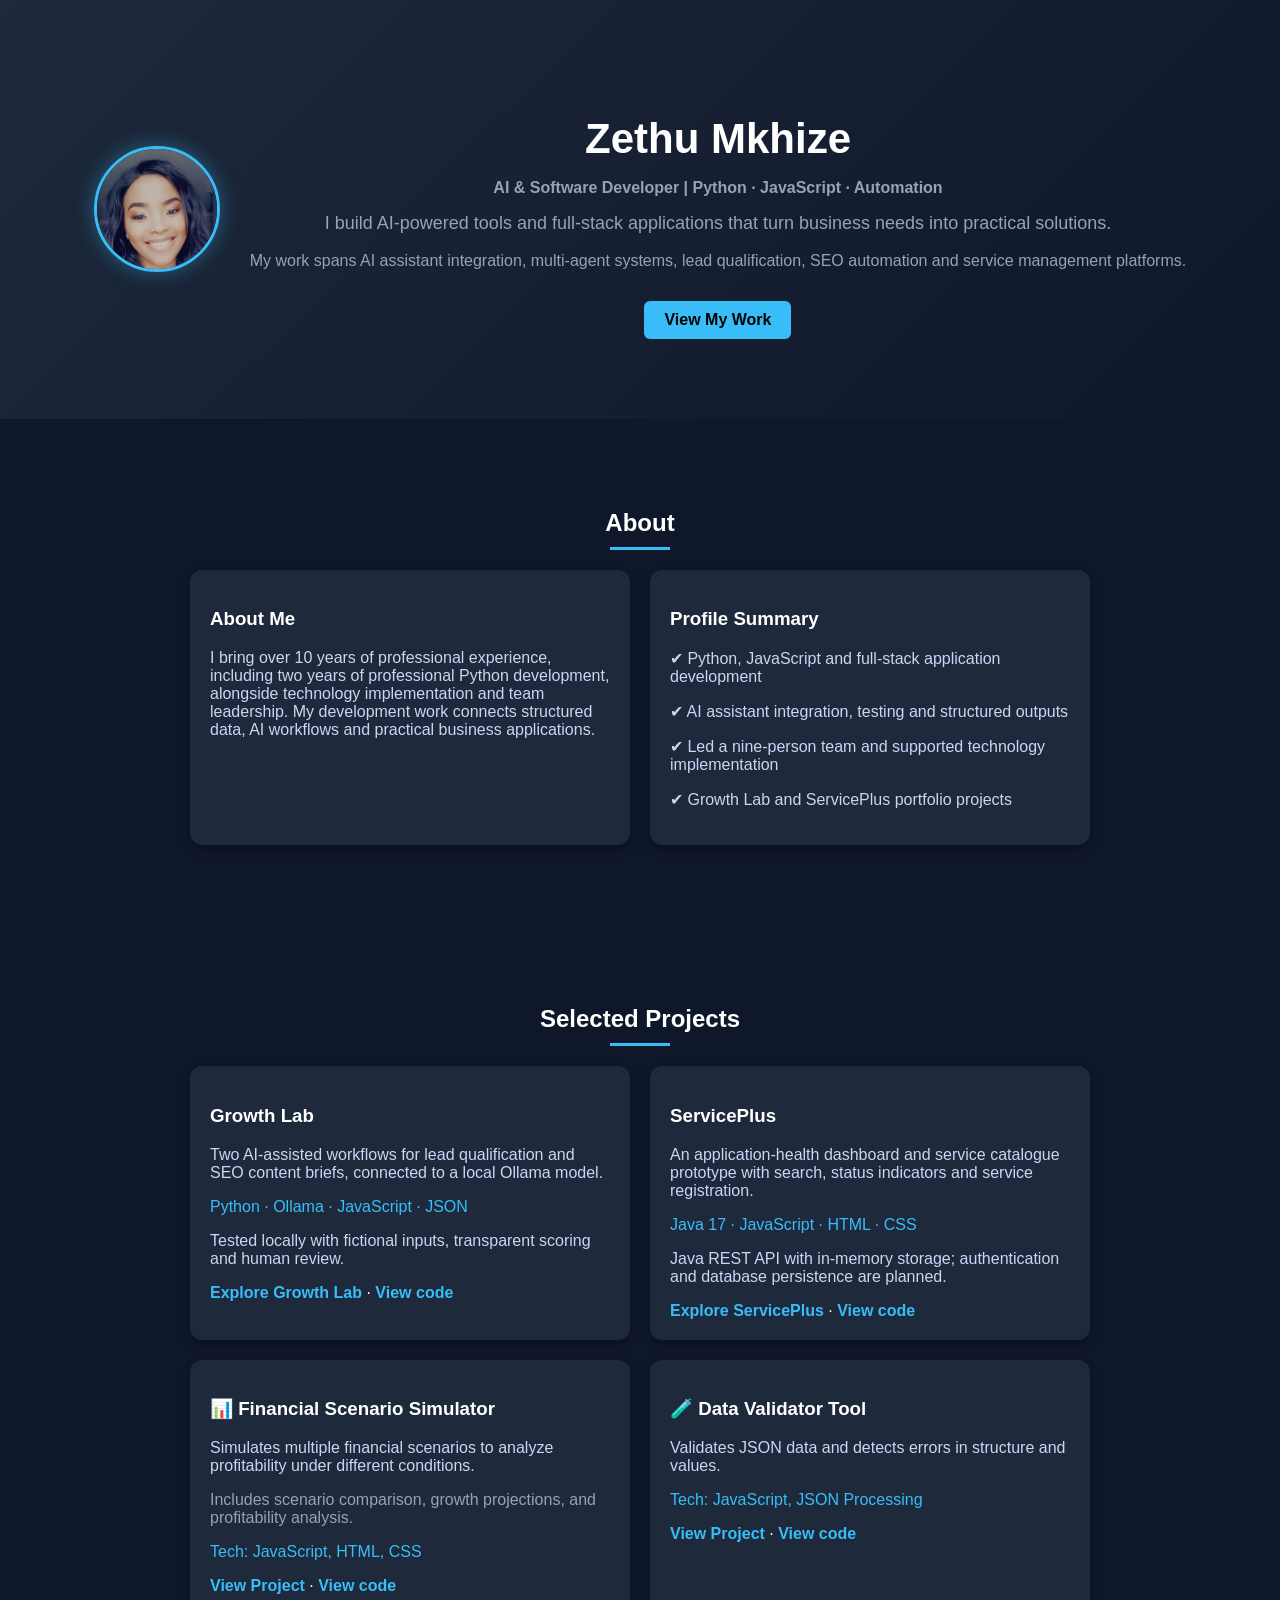
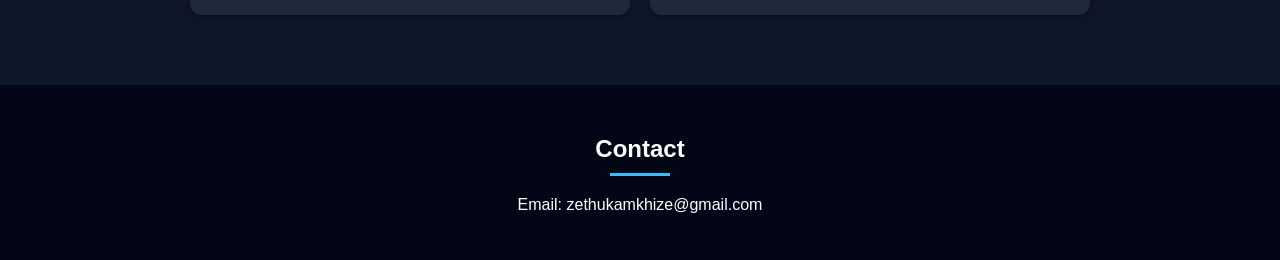
==== index.html @ 684f7b4b "Add source code links for simulator and data validator" ====
<!DOCTYPE html>
<html lang="en">
<head>
  <meta charset="UTF-8">
  <title>Zethu Mkhize | AI & Software Developer</title>
  <meta name="viewport" content="width=device-width, initial-scale=1">
  <meta name="description" content="Zethu Mkhize: Python, AI automation and full-stack development. Explore Growth Lab, ServicePlus and selected projects.">
  <link rel="stylesheet" href="style.css">
</head>

<body>

  <!-- HERO -->
  <section class="hero">
    <div class="hero-content">
      
      <img src="images/profile.jpg" alt="Zethu Mkhize" class="profile-img">

      <div>
        <h1>Zethu Mkhize</h1>
        <p class="title">AI &amp; Software Developer | Python · JavaScript · Automation</p>

        <!-- 🔥 NEW HIGHLIGHT STATEMENT -->
        <p style="font-size:18px; margin-top:10px;">
          I build AI-powered tools and full-stack applications that turn business needs into practical solutions.
        </p>

        <p>
          My work spans AI assistant integration, multi-agent systems, lead qualification, SEO automation and service management platforms.
        </p>

        <a href="#projects" class="cta-btn">View My Work</a>
      </div>

    </div>
  </section>

  <!-- ABOUT -->
  <section class="projects">
    <h2>About</h2>

    <div class="grid">

      <div class="project">
        <h3>About Me</h3>
        <p>
          I bring over 10 years of professional experience, including two years of professional Python development, alongside technology implementation and team leadership. My development work connects structured data, AI workflows and practical business applications.
        </p>
      </div>

      <div class="project">
        <h3>Profile Summary</h3>
        <p>✔ Python, JavaScript and full-stack application development</p>
        <p>✔ AI assistant integration, testing and structured outputs</p>
        <p>✔ Led a nine-person team and supported technology implementation</p>
        <p>✔ Growth Lab and ServicePlus portfolio projects</p>
      </div>

    </div>
  </section>

  <!-- PROJECTS -->
  <section class="projects" id="projects">
    <h2>Selected Projects</h2>

    <div class="grid">

      <div class="project"><h3>Growth Lab</h3><p>Two AI-assisted workflows for lead qualification and SEO content briefs, connected to a local Ollama model.</p><p style="color:#38bdf8">Python · Ollama · JavaScript · JSON</p><p>Tested locally with fictional inputs, transparent scoring and human review.</p><a href="growth-lab.html">Explore Growth Lab</a> · <a href="https://github.com/ZethuM13/portfolio/tree/main/projects/growth-lab">View code</a></div>
      <div class="project"><h3>ServicePlus</h3><p>An application-health dashboard and service catalogue prototype with search, status indicators and service registration.</p><p style="color:#38bdf8">Java 17 · JavaScript · HTML · CSS</p><p>Java REST API with in-memory storage; authentication and database persistence are planned.</p><a href="serviceplus.html">Explore ServicePlus</a> · <a href="https://github.com/ZethuM13/portfolio/tree/main/projects/serviceplus">View code</a></div>
      <!-- PROJECT 1 -->
      <div class="project">
        <h3>📊 Financial Scenario Simulator</h3>
        <p>
          Simulates multiple financial scenarios to analyze profitability under different conditions.
        </p>

        <!-- 🔥 DEPTH ADDED -->
        <p style="color:#94a3b8;">
          Includes scenario comparison, growth projections, and profitability analysis.
        </p>

        <!-- 🔥 TECH STACK -->
        <p style="color:#38bdf8;">
          Tech: JavaScript, HTML, CSS
        </p>

        <a href="project1.html">View Project</a> · <a href="https://github.com/ZethuM13/portfolio/blob/main/project1.html">View code</a>
      </div>

      <!-- PROJECT 2 -->
      <div class="project">
        <h3>🧪 Data Validator Tool</h3>
        <p>
          Validates JSON data and detects errors in structure and values.
        </p>

        <!-- 🔥 TECH STACK -->
        <p style="color:#38bdf8;">
          Tech: JavaScript, JSON Processing
        </p>

        <a href="project2.html">View Project</a> · <a href="https://github.com/ZethuM13/portfolio/blob/main/project2.html">View code</a>
      </div>



    </div>
  </section>

  <!-- CONTACT -->
  <section class="contact">
    <h2>Contact</h2>
    <p>Email: zethukamkhize@gmail.com</p>
  </section>

</body>
</html>
---- style.css ----
/* GENERAL */
body {
  font-family: Arial, sans-serif;
  margin: 0;
  background: #0f172a;
  color: white;
}

/* HERO */
.hero {
  background: linear-gradient(135deg, #1e293b, #0f172a);
  padding: 80px 20px;
}

.hero-content {
  display: flex;
  align-items: center;
  justify-content: center;
  gap: 30px;
  flex-wrap: wrap;
  text-align: center;
}

/* PROFILE IMAGE */
.profile-img {
  width: 120px;
  height: 120px;
  border-radius: 50%;
  object-fit: cover;
  border: 3px solid #38bdf8;
  box-shadow: 0 0 20px rgba(56, 189, 248, 0.4);
}

/* HERO TEXT */
.hero h1 {
  font-size: 42px;
  margin-bottom: 10px;
}

.title {
  color: #38bdf8;
  font-weight: bold;
}

.hero p {
  color: #94a3b8;
}

/* CTA BUTTON */
.cta-btn {
  display: inline-block;
  margin-top: 15px;
  padding: 10px 20px;
  background: #38bdf8;
  color: black;
  border-radius: 6px;
  text-decoration: none;
  font-weight: bold;
}

.cta-btn:hover {
  background: #0ea5e9;
}

/* SECTIONS */
.projects {
  padding: 70px 20px;
}

/* HEADINGS */
h2 {
  text-align: center;
  margin-bottom: 20px;
  position: relative;
}

h2::after {
  content: "";
  width: 60px;
  height: 3px;
  background: #38bdf8;
  display: block;
  margin: 10px auto;
}

/* GRID (MAIN UPGRADE 🔥) */
.grid {
  display: grid;
  grid-template-columns: repeat(2, 1fr);
  gap: 20px;
  max-width: 900px;
  margin: auto;
}

/* CARD */
.project {
  background: #1e293b;
  padding: 20px;
  border-radius: 12px;
  box-shadow: 0 4px 10px rgba(0,0,0,0.3);
  transition: 0.2s;
}

.project:hover {
  transform: translateY(-5px);
}

/* TEXT */
.project p {
  color: #cbd5f5;
}

/* LINKS */
.project a {
  color: #38bdf8;
  font-weight: bold;
  text-decoration: none;
}

.project a:hover {
  text-decoration: underline;
}

/* CONTACT */
.contact {
  text-align: center;
  padding: 30px;
  background: #020617;
}

/* MOBILE */
@media (max-width: 768px) {
  .grid {
    grid-template-columns: 1fr;
  }

  .hero h1 {
    font-size: 30px;
  }
}
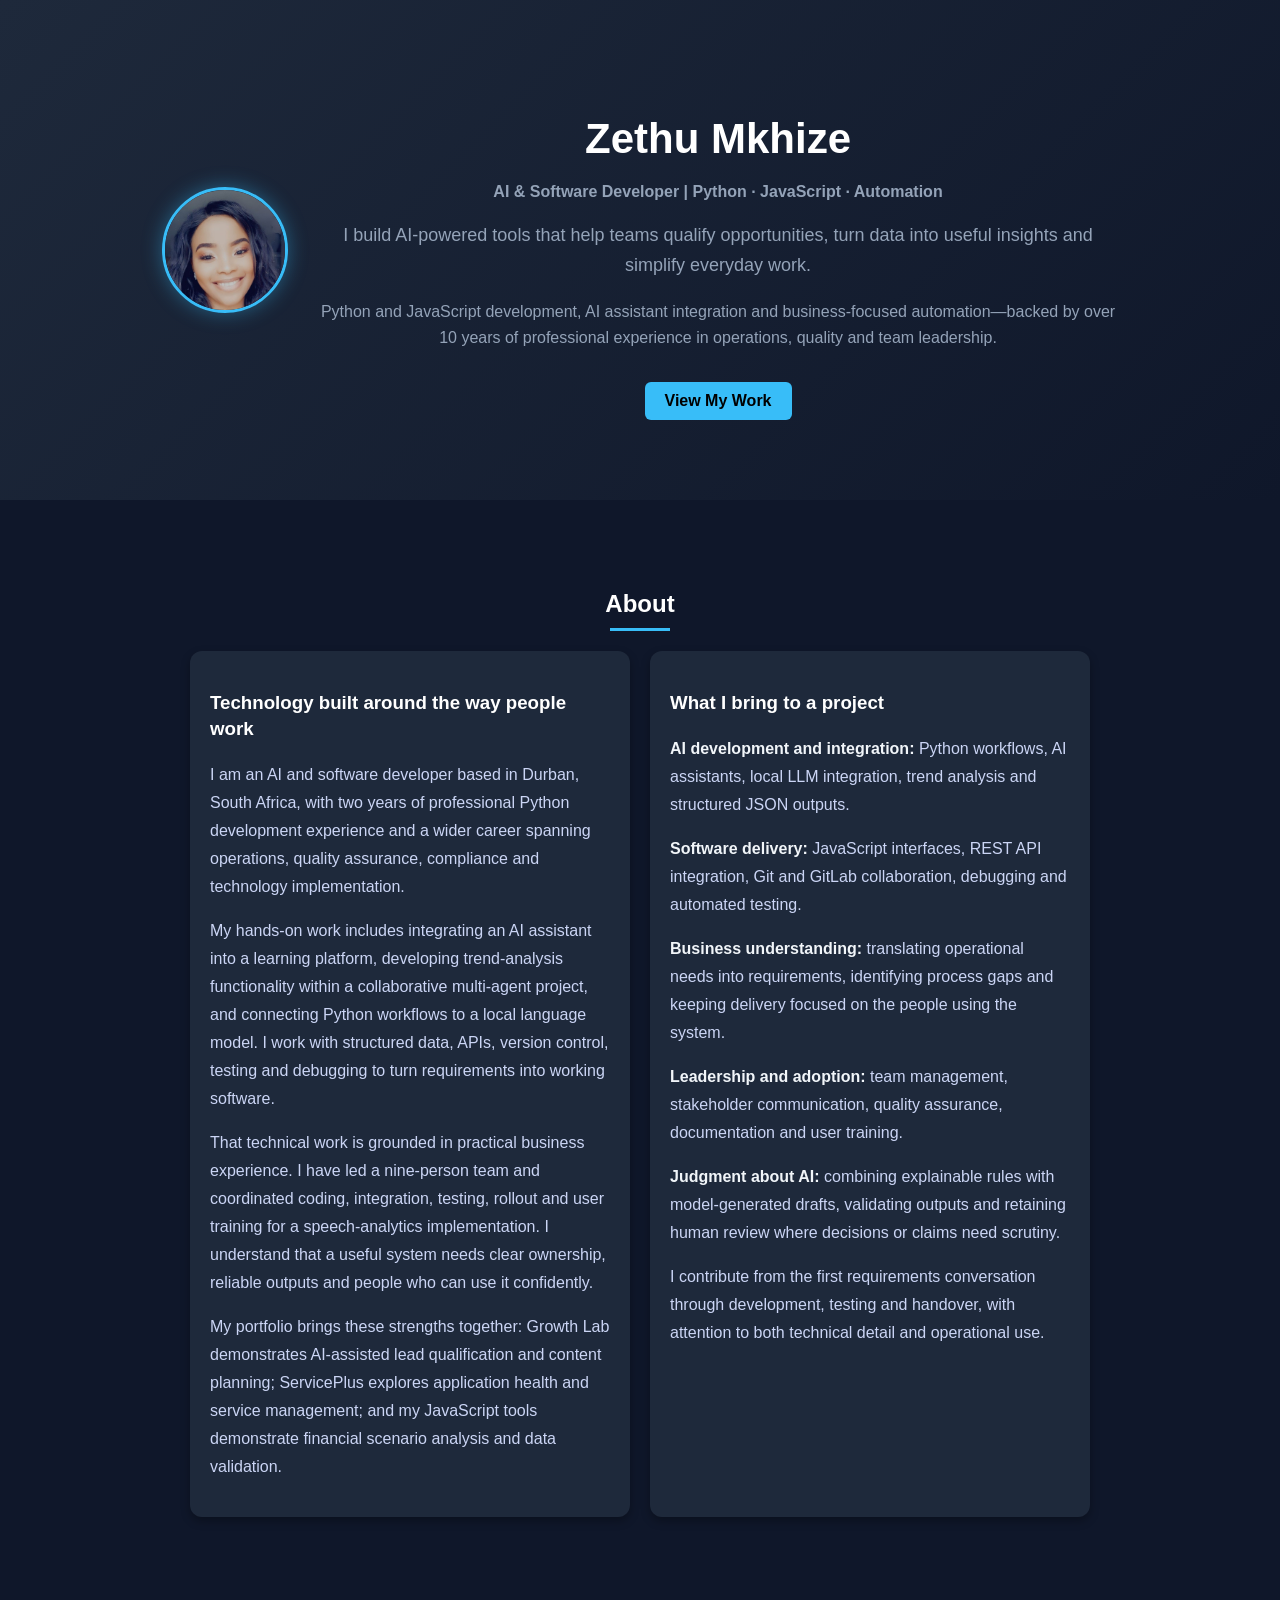
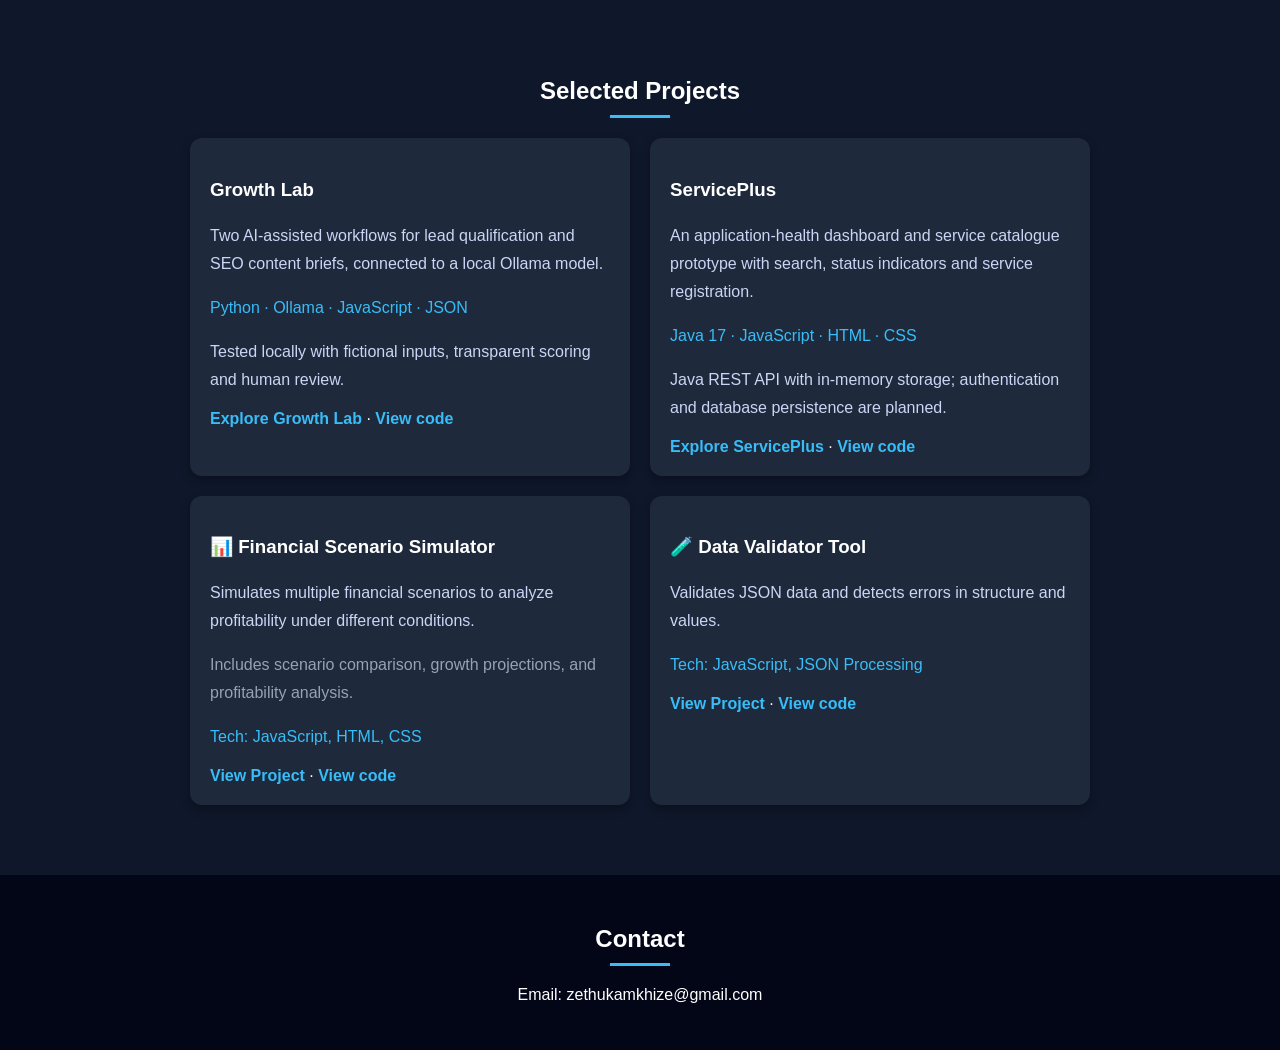
==== commit 13331f22: "Expand portfolio profile with AI development, delivery experience and leadership" ====
--- a/index.html
+++ b/index.html
@@ -6,6 +6,7 @@
   <meta name="viewport" content="width=device-width, initial-scale=1">
   <meta name="description" content="Zethu Mkhize: Python, AI automation and full-stack development. Explore Growth Lab, ServicePlus and selected projects.">
   <link rel="stylesheet" href="style.css">
+  <style>.hero-content > div{max-width:800px}.hero p{line-height:1.65}.project p{line-height:1.75}.project h3{line-height:1.4}.project strong{color:#f1f5f9}</style>
 </head>
 
 <body>
@@ -22,11 +23,11 @@
 
         <!-- 🔥 NEW HIGHLIGHT STATEMENT -->
         <p style="font-size:18px; margin-top:10px;">
-          I build AI-powered tools and full-stack applications that turn business needs into practical solutions.
+          I build AI-powered tools that help teams qualify opportunities, turn data into useful insights and simplify everyday work.
         </p>
 
         <p>
-          My work spans AI assistant integration, multi-agent systems, lead qualification, SEO automation and service management platforms.
+          Python and JavaScript development, AI assistant integration and business-focused automation—backed by over 10 years of professional experience in operations, quality and team leadership.
         </p>
 
         <a href="#projects" class="cta-btn">View My Work</a>
@@ -42,18 +43,21 @@
     <div class="grid">
 
       <div class="project">
-        <h3>About Me</h3>
-        <p>
-          I bring over 10 years of professional experience, including two years of professional Python development, alongside technology implementation and team leadership. My development work connects structured data, AI workflows and practical business applications.
-        </p>
+        <h3>Technology built around the way people work</h3>
+        <p>I am an AI and software developer based in Durban, South Africa, with two years of professional Python development experience and a wider career spanning operations, quality assurance, compliance and technology implementation.</p>
+        <p>My hands-on work includes integrating an AI assistant into a learning platform, developing trend-analysis functionality within a collaborative multi-agent project, and connecting Python workflows to a local language model. I work with structured data, APIs, version control, testing and debugging to turn requirements into working software.</p>
+        <p>That technical work is grounded in practical business experience. I have led a nine-person team and coordinated coding, integration, testing, rollout and user training for a speech-analytics implementation. I understand that a useful system needs clear ownership, reliable outputs and people who can use it confidently.</p>
+        <p>My portfolio brings these strengths together: Growth Lab demonstrates AI-assisted lead qualification and content planning; ServicePlus explores application health and service management; and my JavaScript tools demonstrate financial scenario analysis and data validation.</p>
       </div>
 
       <div class="project">
-        <h3>Profile Summary</h3>
-        <p>✔ Python, JavaScript and full-stack application development</p>
-        <p>✔ AI assistant integration, testing and structured outputs</p>
-        <p>✔ Led a nine-person team and supported technology implementation</p>
-        <p>✔ Growth Lab and ServicePlus portfolio projects</p>
+        <h3>What I bring to a project</h3>
+        <p><strong>AI development and integration:</strong> Python workflows, AI assistants, local LLM integration, trend analysis and structured JSON outputs.</p>
+        <p><strong>Software delivery:</strong> JavaScript interfaces, REST API integration, Git and GitLab collaboration, debugging and automated testing.</p>
+        <p><strong>Business understanding:</strong> translating operational needs into requirements, identifying process gaps and keeping delivery focused on the people using the system.</p>
+        <p><strong>Leadership and adoption:</strong> team management, stakeholder communication, quality assurance, documentation and user training.</p>
+        <p><strong>Judgment about AI:</strong> combining explainable rules with model-generated drafts, validating outputs and retaining human review where decisions or claims need scrutiny.</p>
+        <p>I contribute from the first requirements conversation through development, testing and handover, with attention to both technical detail and operational use.</p>
       </div>
 
     </div>
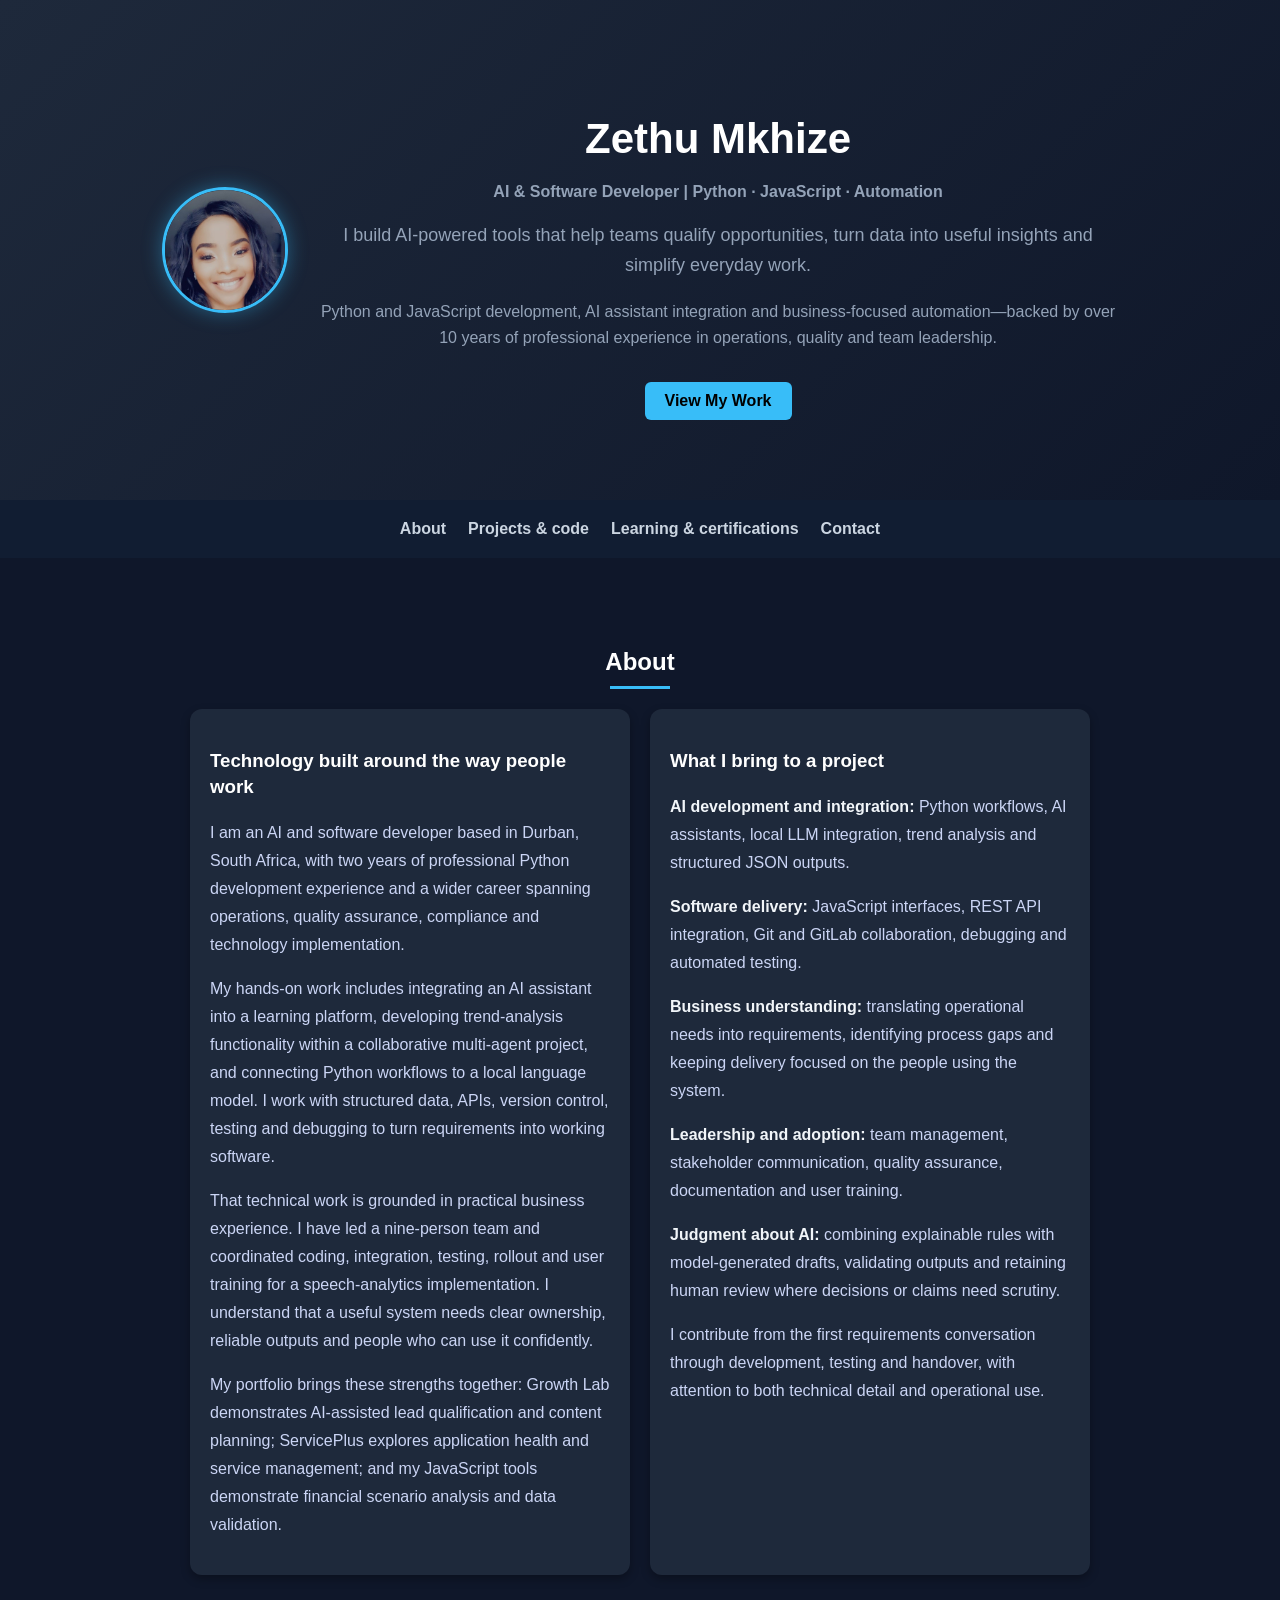
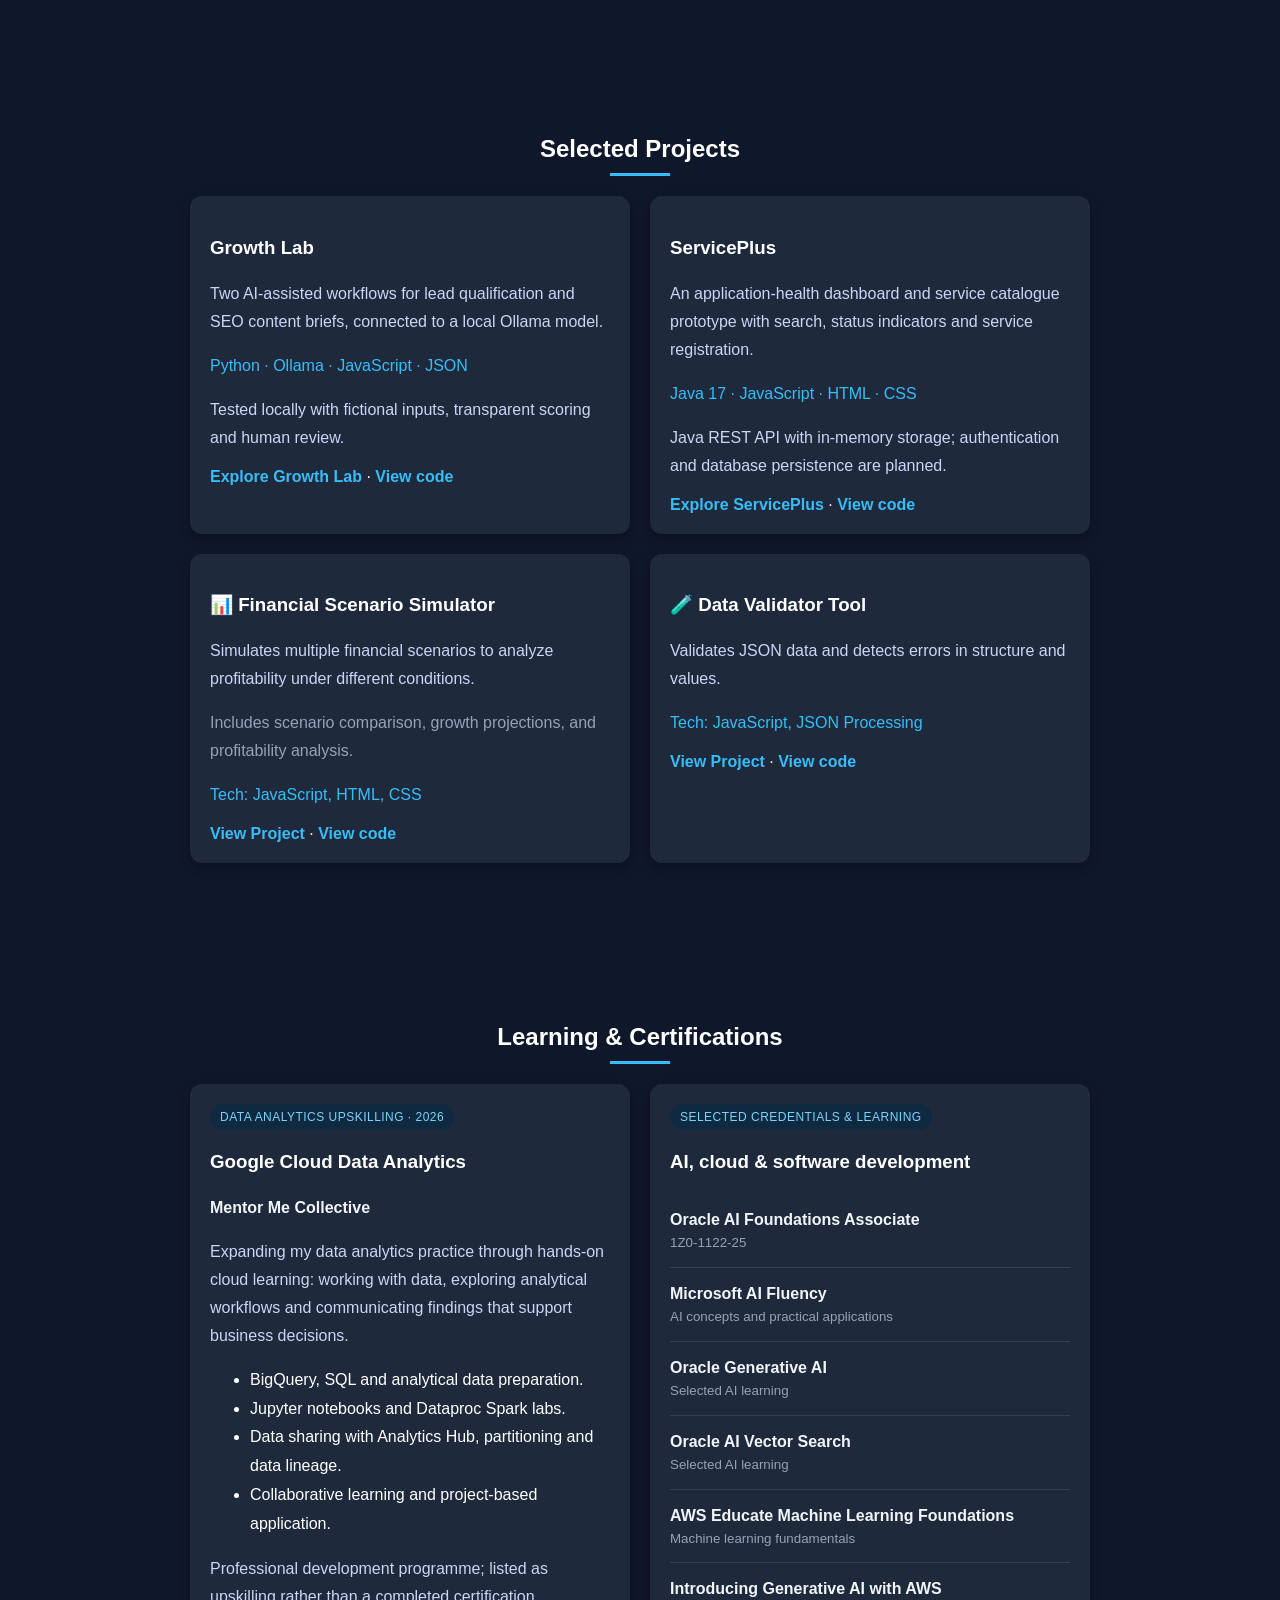
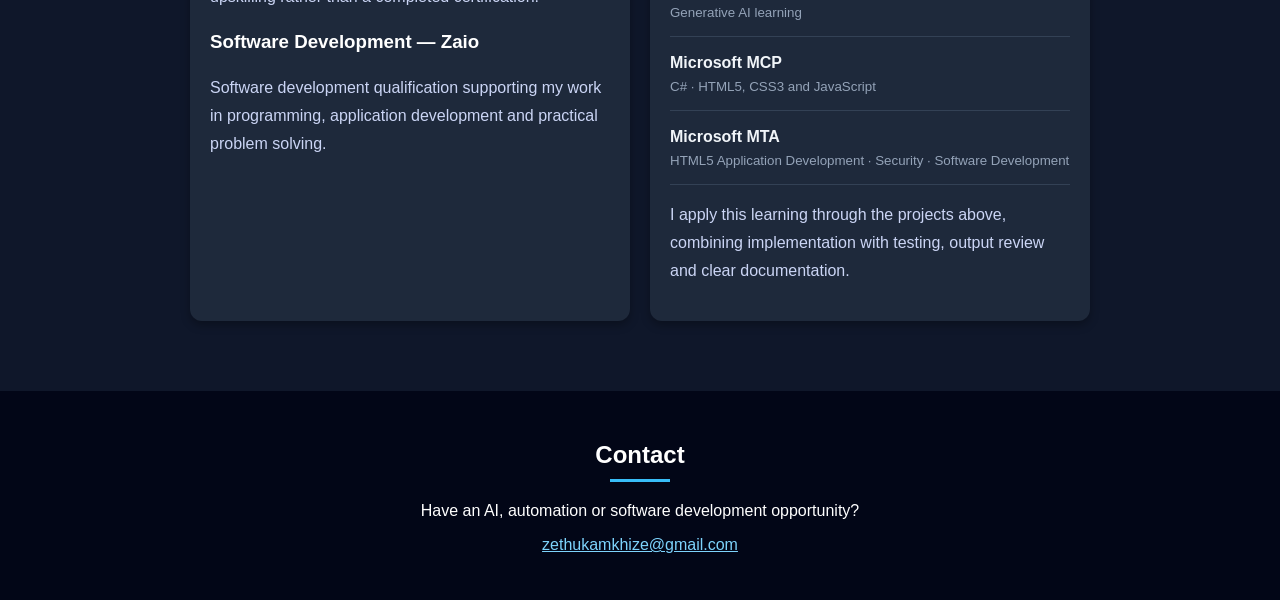
==== commit 5e6f924e: "Add data analytics upskilling, selected credentials and portfolio navigation" ====
--- a/index.html
+++ b/index.html
@@ -6,7 +6,7 @@
   <meta name="viewport" content="width=device-width, initial-scale=1">
   <meta name="description" content="Zethu Mkhize: Python, AI automation and full-stack development. Explore Growth Lab, ServicePlus and selected projects.">
   <link rel="stylesheet" href="style.css">
-  <style>.hero-content > div{max-width:800px}.hero p{line-height:1.65}.project p{line-height:1.75}.project h3{line-height:1.4}.project strong{color:#f1f5f9}</style>
+  <style>.hero-content > div{max-width:800px}.hero p{line-height:1.65}.project p{line-height:1.75}.project h3{line-height:1.4}.project strong{color:#f1f5f9}.section-nav{display:flex;justify-content:center;gap:22px;flex-wrap:wrap;padding:20px;background:#111d32}.section-nav a{color:#cbd5e1;text-decoration:none;font-weight:600}.section-nav a:hover{color:#38bdf8}.learning-tag{display:inline-block;color:#7dd3fc;background:#0f2940;padding:6px 10px;border-radius:20px;font-size:12px;letter-spacing:.04em}.credentials{list-style:none;padding:0}.credentials li{padding:13px 0;border-bottom:1px solid #334155;line-height:1.6}.credentials small{display:block;color:#94a3b8}.project ul{line-height:1.8}.contact a{color:#7dd3fc}</style>
 </head>
 
 <body>
@@ -36,8 +36,9 @@
     </div>
   </section>
 
+  <nav class="section-nav" aria-label="Portfolio sections"><a href="#about">About</a><a href="#projects">Projects &amp; code</a><a href="#learning">Learning &amp; certifications</a><a href="#contact">Contact</a></nav>
   <!-- ABOUT -->
-  <section class="projects">
+  <section class="projects" id="about">
     <h2>About</h2>
 
     <div class="grid">
@@ -111,10 +112,41 @@
     </div>
   </section>
 
+  <section class="projects" id="learning">
+    <h2>Learning &amp; Certifications</h2>
+    <div class="grid">
+      <div class="project">
+        <span class="learning-tag">DATA ANALYTICS UPSKILLING · 2026</span>
+        <h3>Google Cloud Data Analytics</h3>
+        <p><strong>Mentor Me Collective</strong></p>
+        <p>Expanding my data analytics practice through hands-on cloud learning: working with data, exploring analytical workflows and communicating findings that support business decisions.</p>
+        <ul><li>BigQuery, SQL and analytical data preparation.</li><li>Jupyter notebooks and Dataproc Spark labs.</li><li>Data sharing with Analytics Hub, partitioning and data lineage.</li><li>Collaborative learning and project-based application.</li></ul>
+        <p>Professional development programme; listed as upskilling rather than a completed certification.</p>
+        <h3>Software Development — Zaio</h3>
+        <p>Software development qualification supporting my work in programming, application development and practical problem solving.</p>
+      </div>
+      <div class="project">
+        <span class="learning-tag">SELECTED CREDENTIALS &amp; LEARNING</span>
+        <h3>AI, cloud &amp; software development</h3>
+        <ul class="credentials">
+          <li><strong>Oracle AI Foundations Associate</strong><small>1Z0-1122-25</small></li>
+          <li><strong>Microsoft AI Fluency</strong><small>AI concepts and practical applications</small></li>
+          <li><strong>Oracle Generative AI</strong><small>Selected AI learning</small></li>
+          <li><strong>Oracle AI Vector Search</strong><small>Selected AI learning</small></li>
+          <li><strong>AWS Educate Machine Learning Foundations</strong><small>Machine learning fundamentals</small></li>
+          <li><strong>Introducing Generative AI with AWS</strong><small>Generative AI learning</small></li>
+          <li><strong>Microsoft MCP</strong><small>C# · HTML5, CSS3 and JavaScript</small></li>
+          <li><strong>Microsoft MTA</strong><small>HTML5 Application Development · Security · Software Development</small></li>
+        </ul>
+        <p>I apply this learning through the projects above, combining implementation with testing, output review and clear documentation.</p>
+      </div>
+    </div>
+  </section>
+
   <!-- CONTACT -->
-  <section class="contact">
+  <section class="contact" id="contact">
     <h2>Contact</h2>
-    <p>Email: zethukamkhize@gmail.com</p>
+    <p>Have an AI, automation or software development opportunity?</p><p><a href="mailto:zethukamkhize@gmail.com">zethukamkhize@gmail.com</a></p>
   </section>
 
 </body>
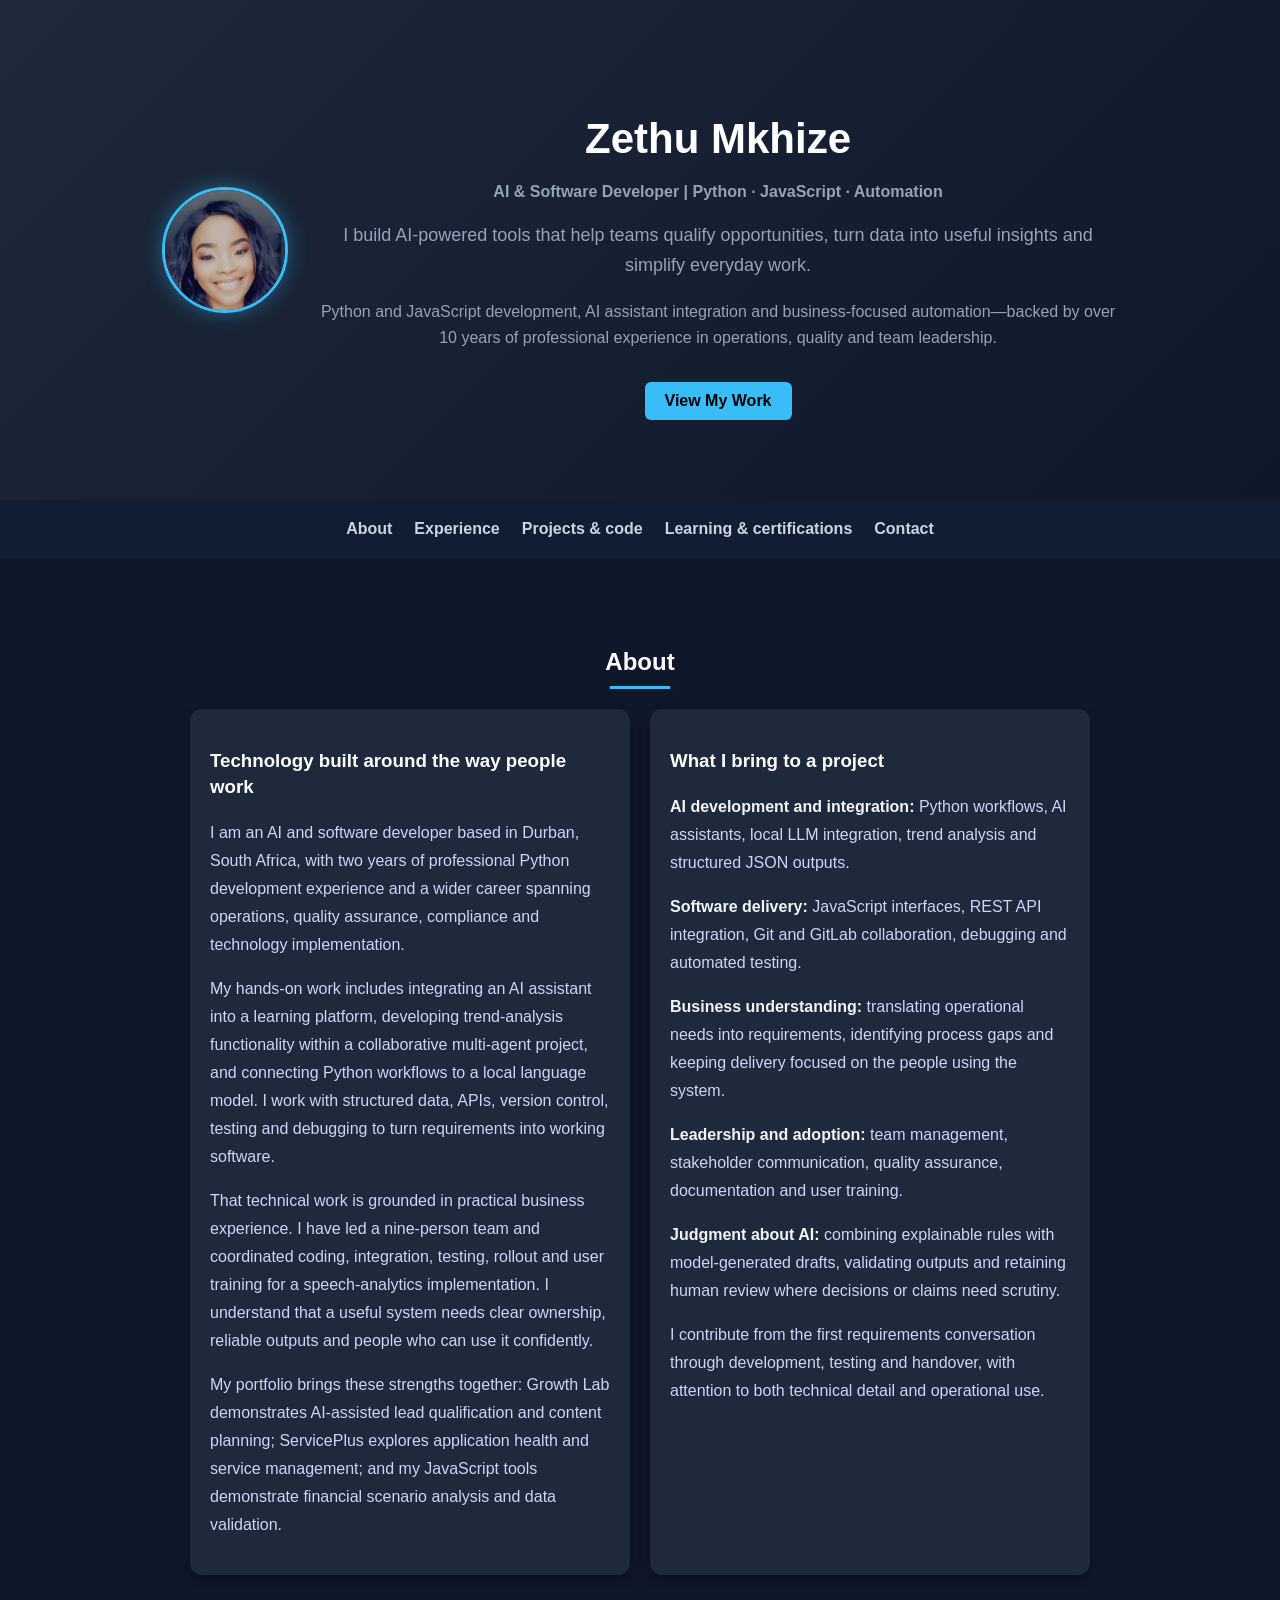
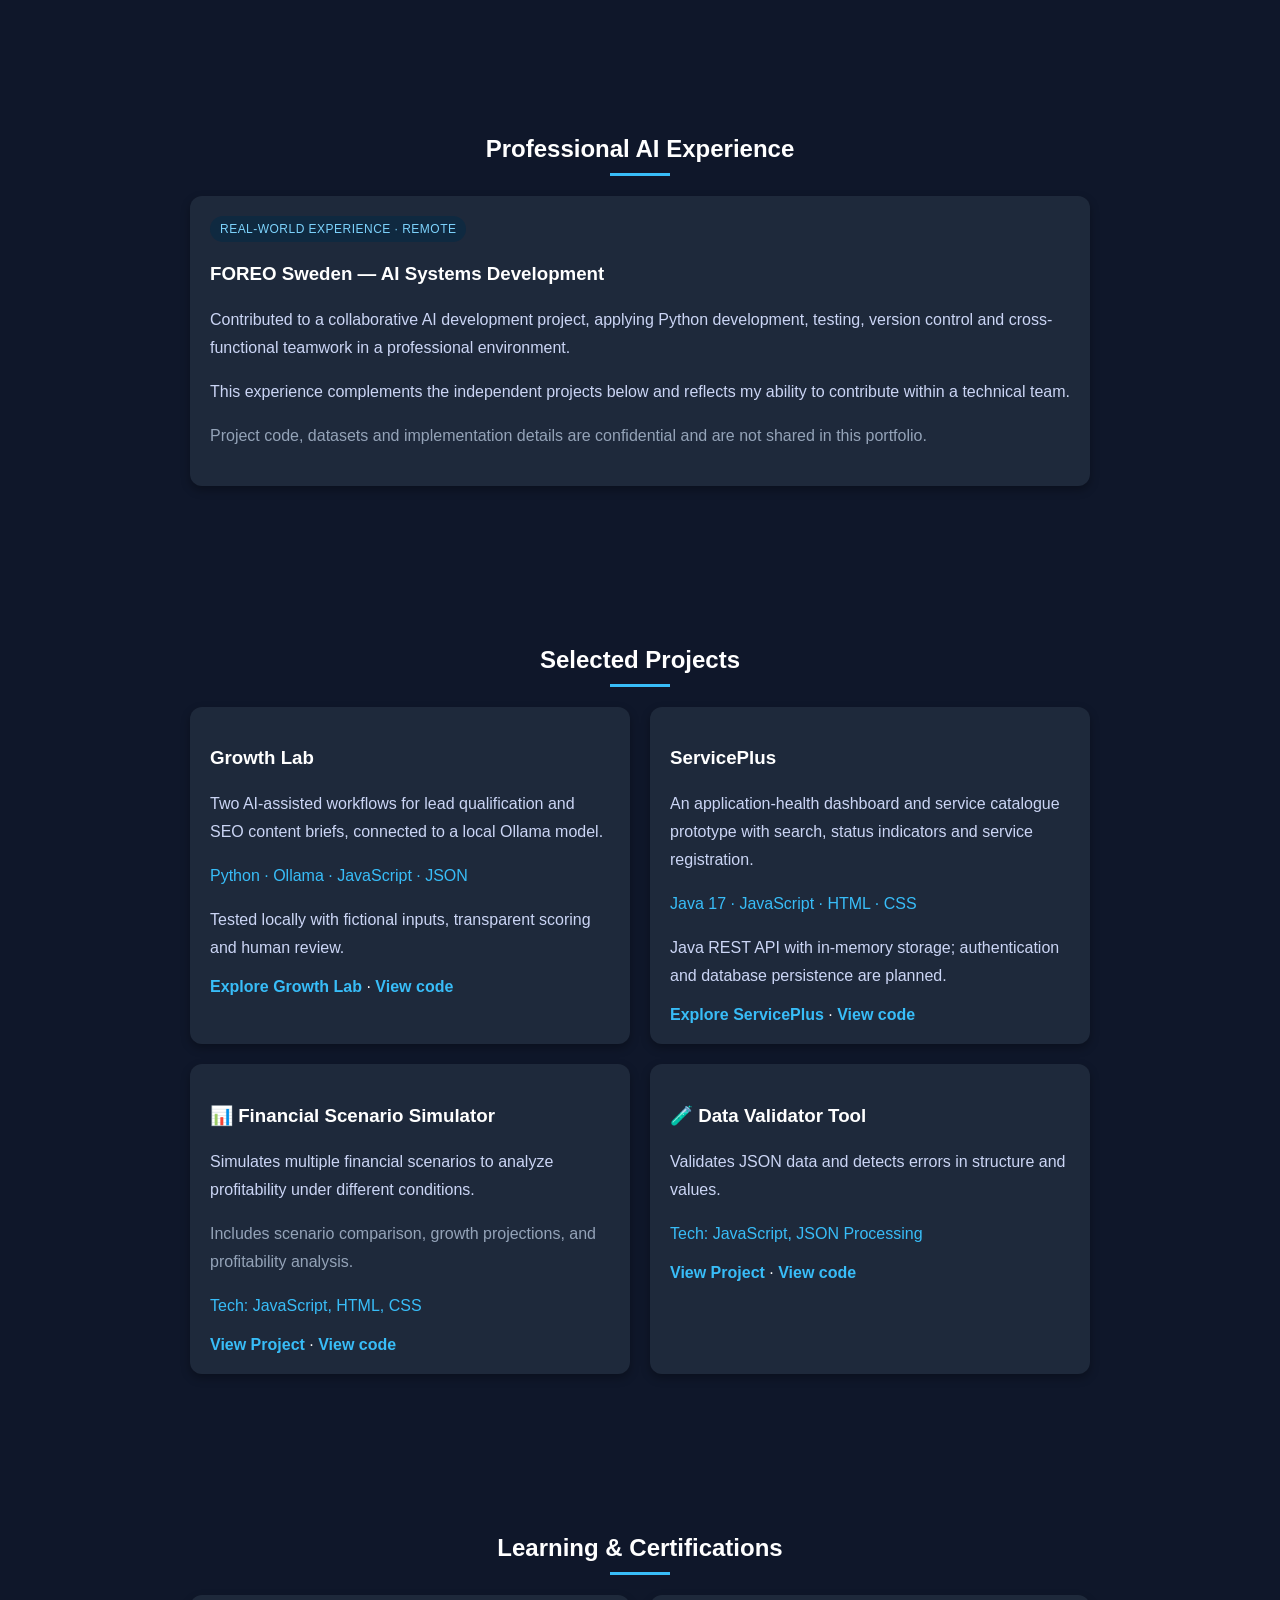
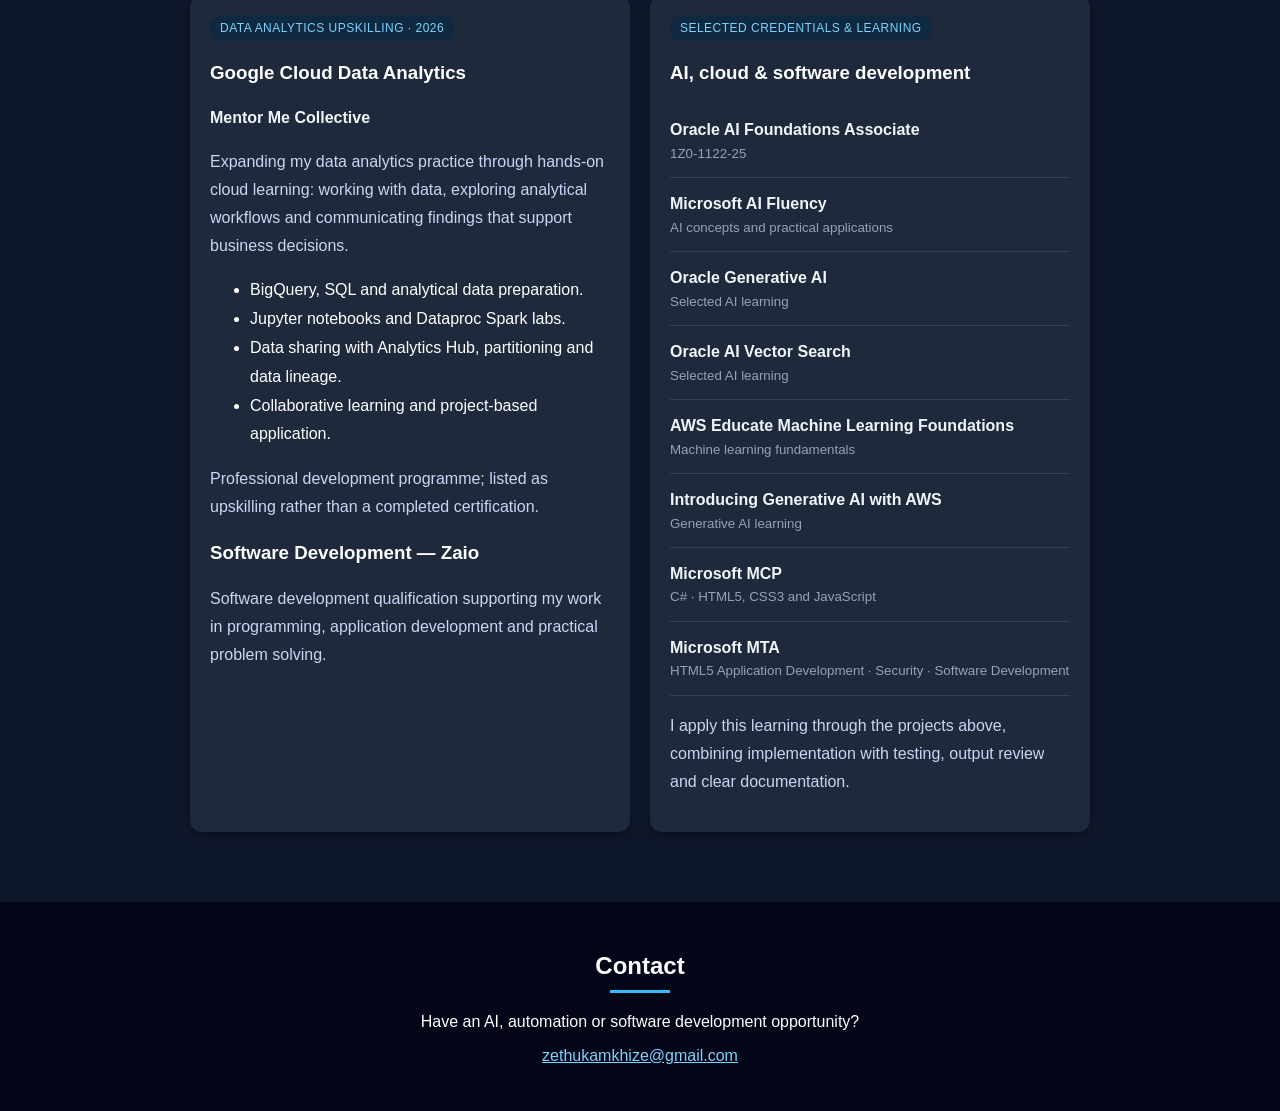
==== commit f044887c: "Add authorised high-level FOREO professional experience without confidential details" ====
--- a/index.html
+++ b/index.html
@@ -36,7 +36,7 @@
     </div>
   </section>
 
-  <nav class="section-nav" aria-label="Portfolio sections"><a href="#about">About</a><a href="#projects">Projects &amp; code</a><a href="#learning">Learning &amp; certifications</a><a href="#contact">Contact</a></nav>
+  <nav class="section-nav" aria-label="Portfolio sections"><a href="#about">About</a><a href="#experience">Experience</a><a href="#projects">Projects &amp; code</a><a href="#learning">Learning &amp; certifications</a><a href="#contact">Contact</a></nav>
   <!-- ABOUT -->
   <section class="projects" id="about">
     <h2>About</h2>
@@ -64,6 +64,16 @@
     </div>
   </section>
 
+  <section class="projects" id="experience">
+    <h2>Professional AI Experience</h2>
+    <div class="project" style="max-width:860px;margin:auto">
+      <span class="learning-tag">REAL-WORLD EXPERIENCE · REMOTE</span>
+      <h3>FOREO Sweden — AI Systems Development</h3>
+      <p>Contributed to a collaborative AI development project, applying Python development, testing, version control and cross-functional teamwork in a professional environment.</p>
+      <p>This experience complements the independent projects below and reflects my ability to contribute within a technical team.</p>
+      <p style="color:#94a3b8">Project code, datasets and implementation details are confidential and are not shared in this portfolio.</p>
+    </div>
+  </section>
   <!-- PROJECTS -->
   <section class="projects" id="projects">
     <h2>Selected Projects</h2>
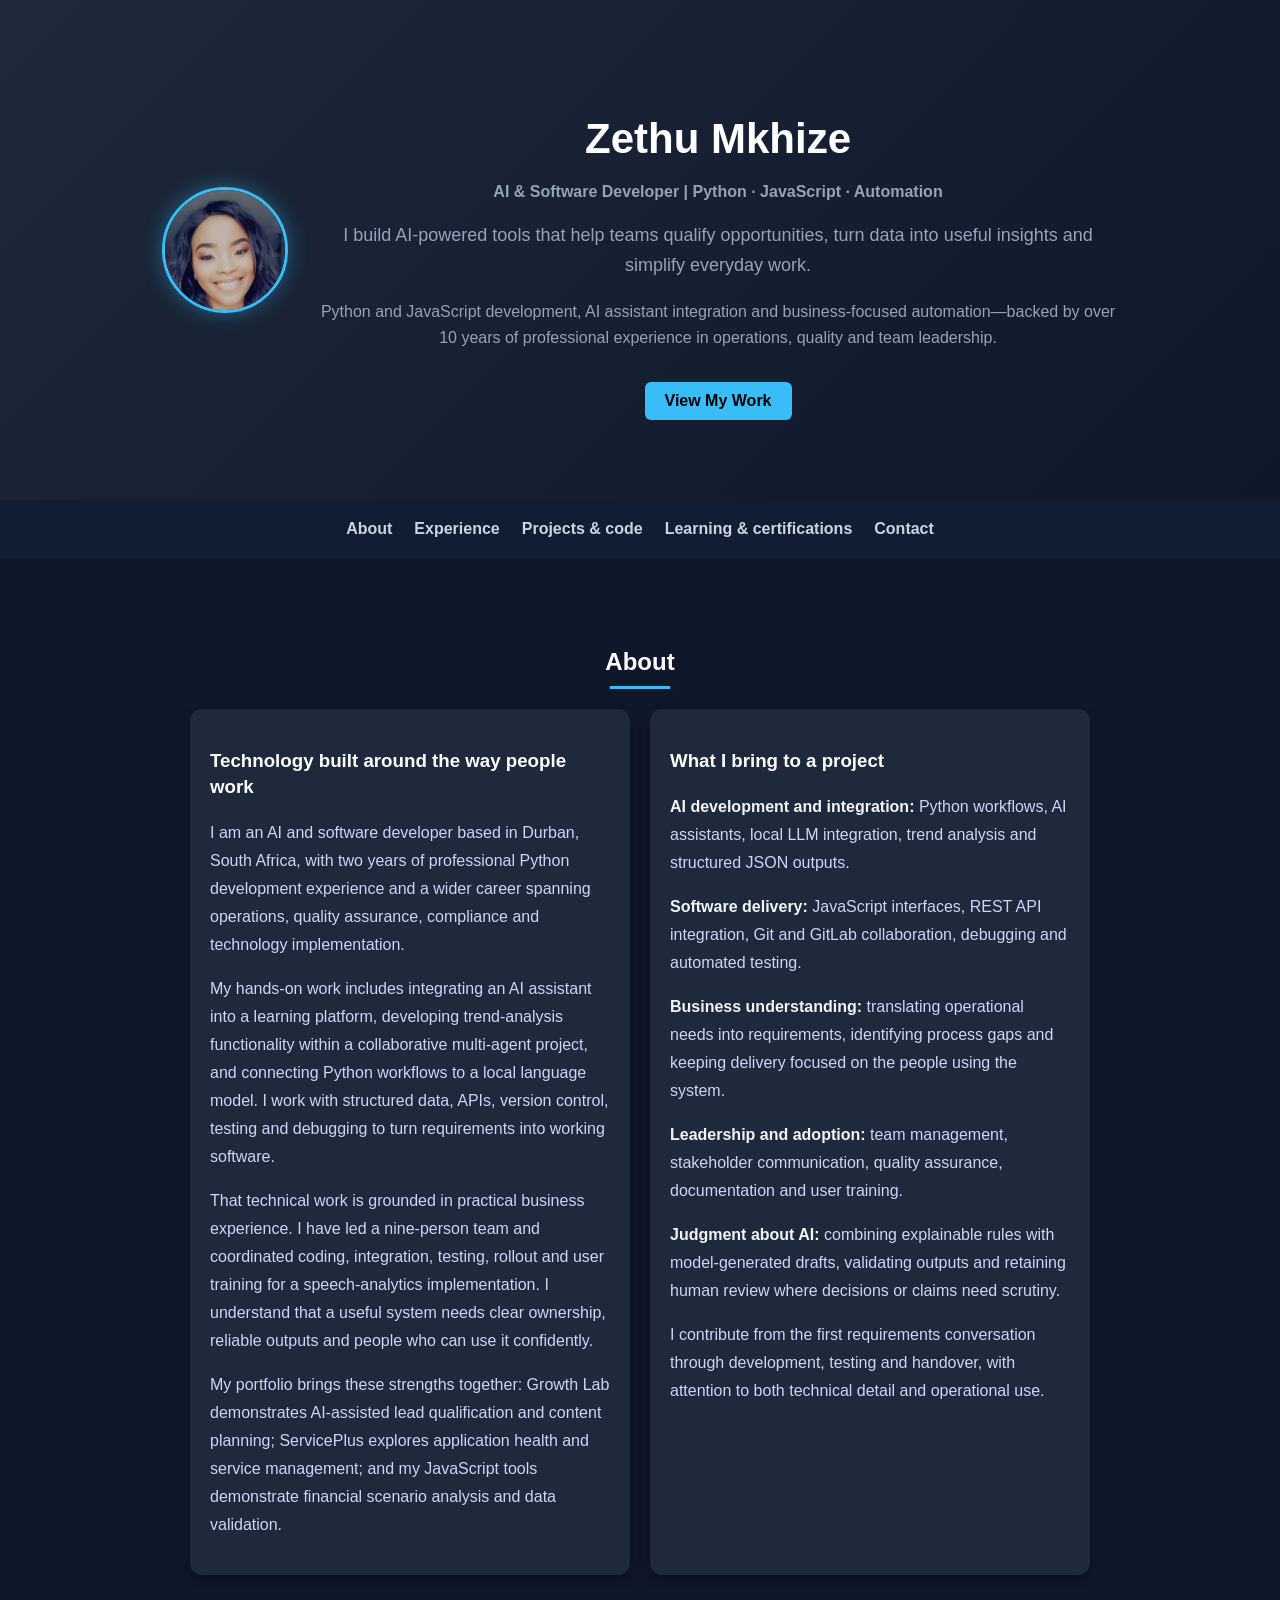
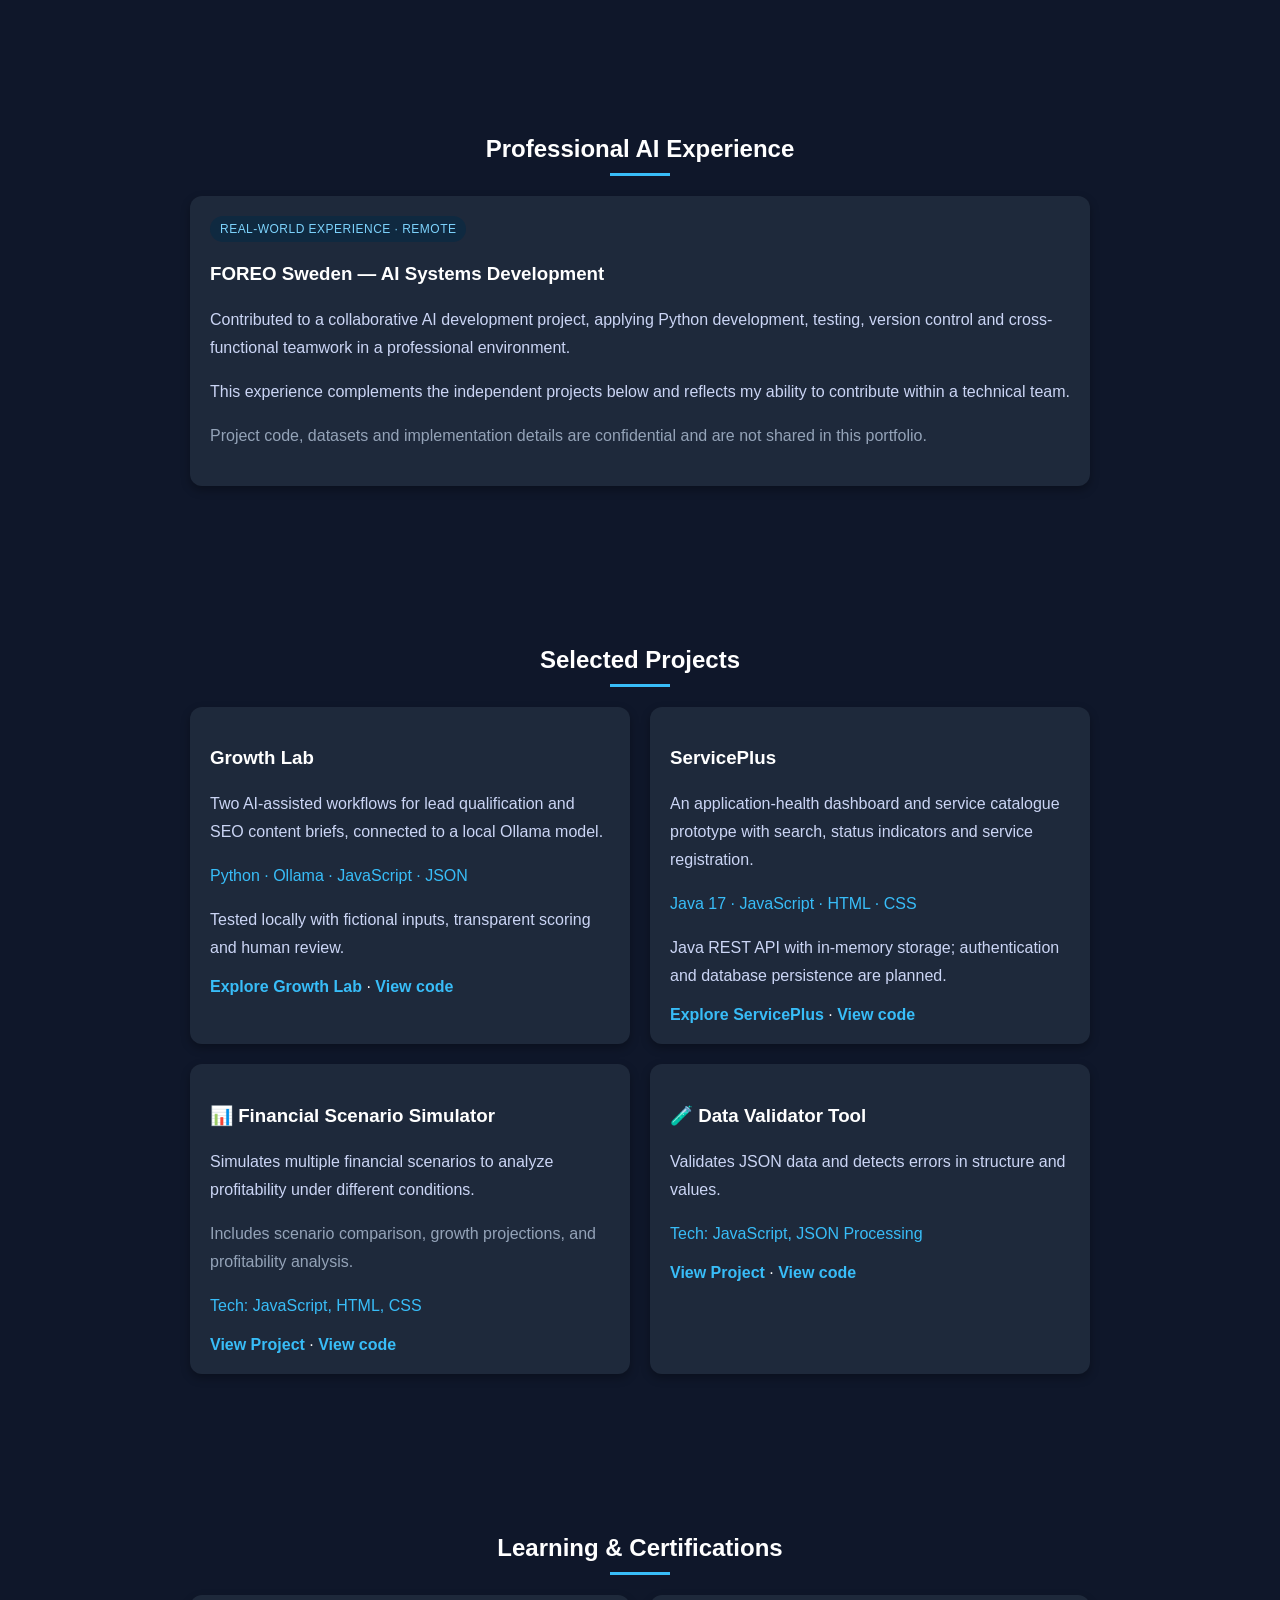
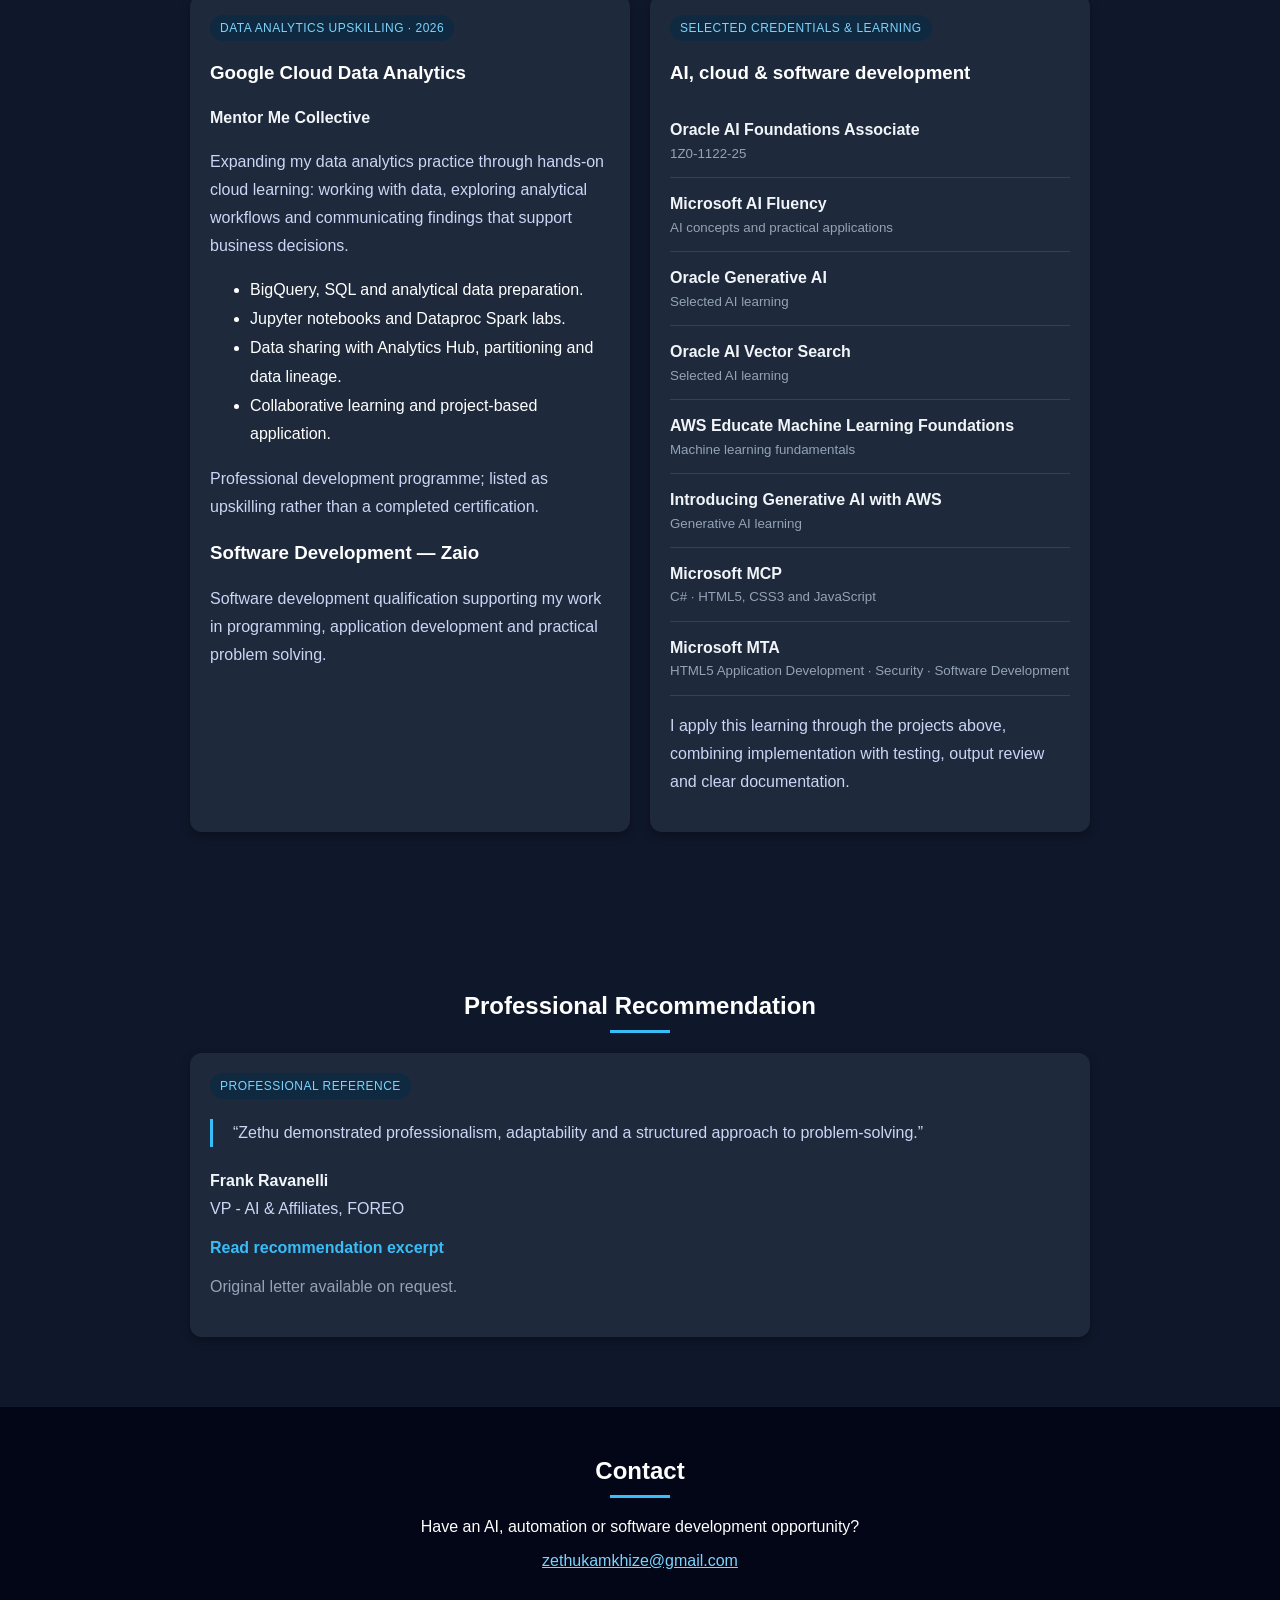
==== commit bc2912b0: "Feature Frank Ravanelli recommendation on portfolio" ====
--- a/index.html
+++ b/index.html
@@ -153,6 +153,7 @@
     </div>
   </section>
 
+  <section class="projects" id="recommendation"><h2>Professional Recommendation</h2><div class="project" style="max-width:860px;margin:auto"><span class="learning-tag">PROFESSIONAL REFERENCE</span><blockquote style="margin:20px 0;padding-left:20px;border-left:3px solid #38bdf8"><p>“Zethu demonstrated professionalism, adaptability and a structured approach to problem-solving.”</p></blockquote><p><strong>Frank Ravanelli</strong><br>VP - AI &amp; Affiliates, FOREO</p><a href="recommendation.html">Read recommendation excerpt</a><p style="color:#94a3b8">Original letter available on request.</p></div></section>
   <!-- CONTACT -->
   <section class="contact" id="contact">
     <h2>Contact</h2>
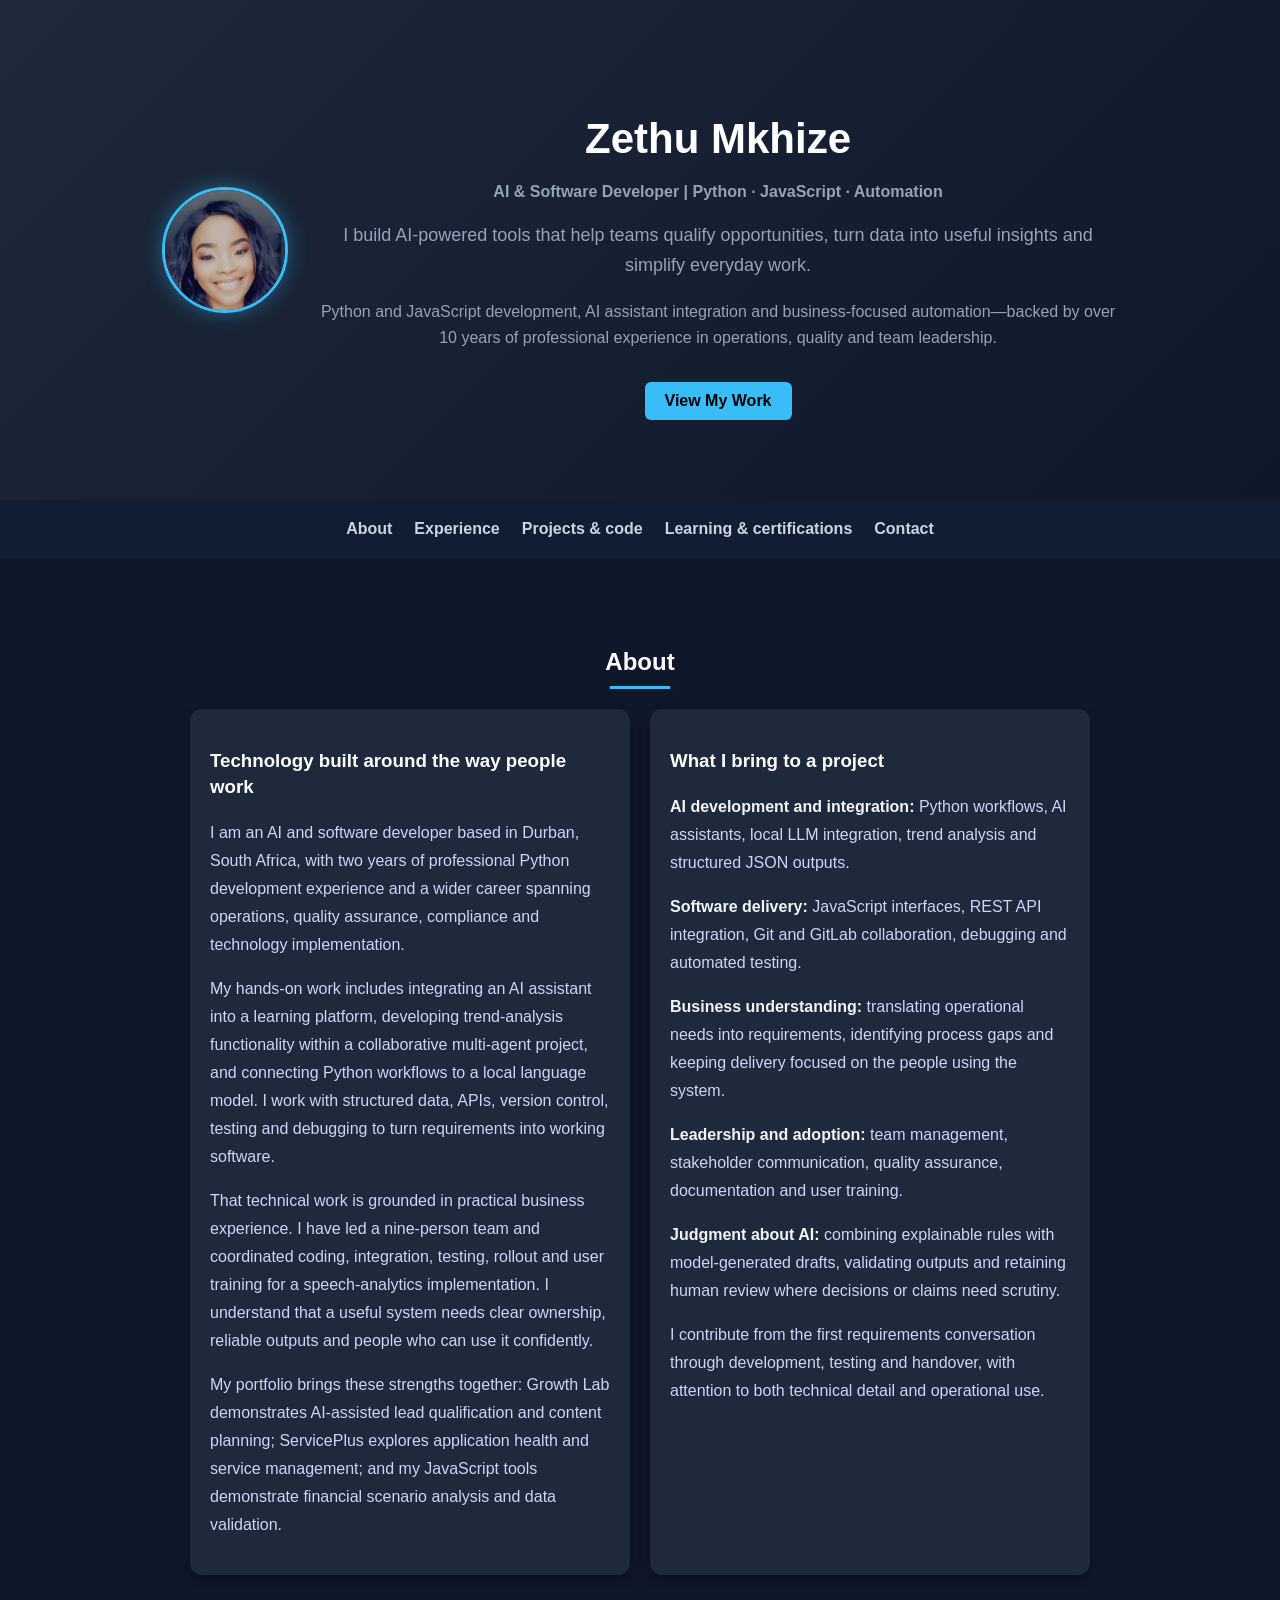
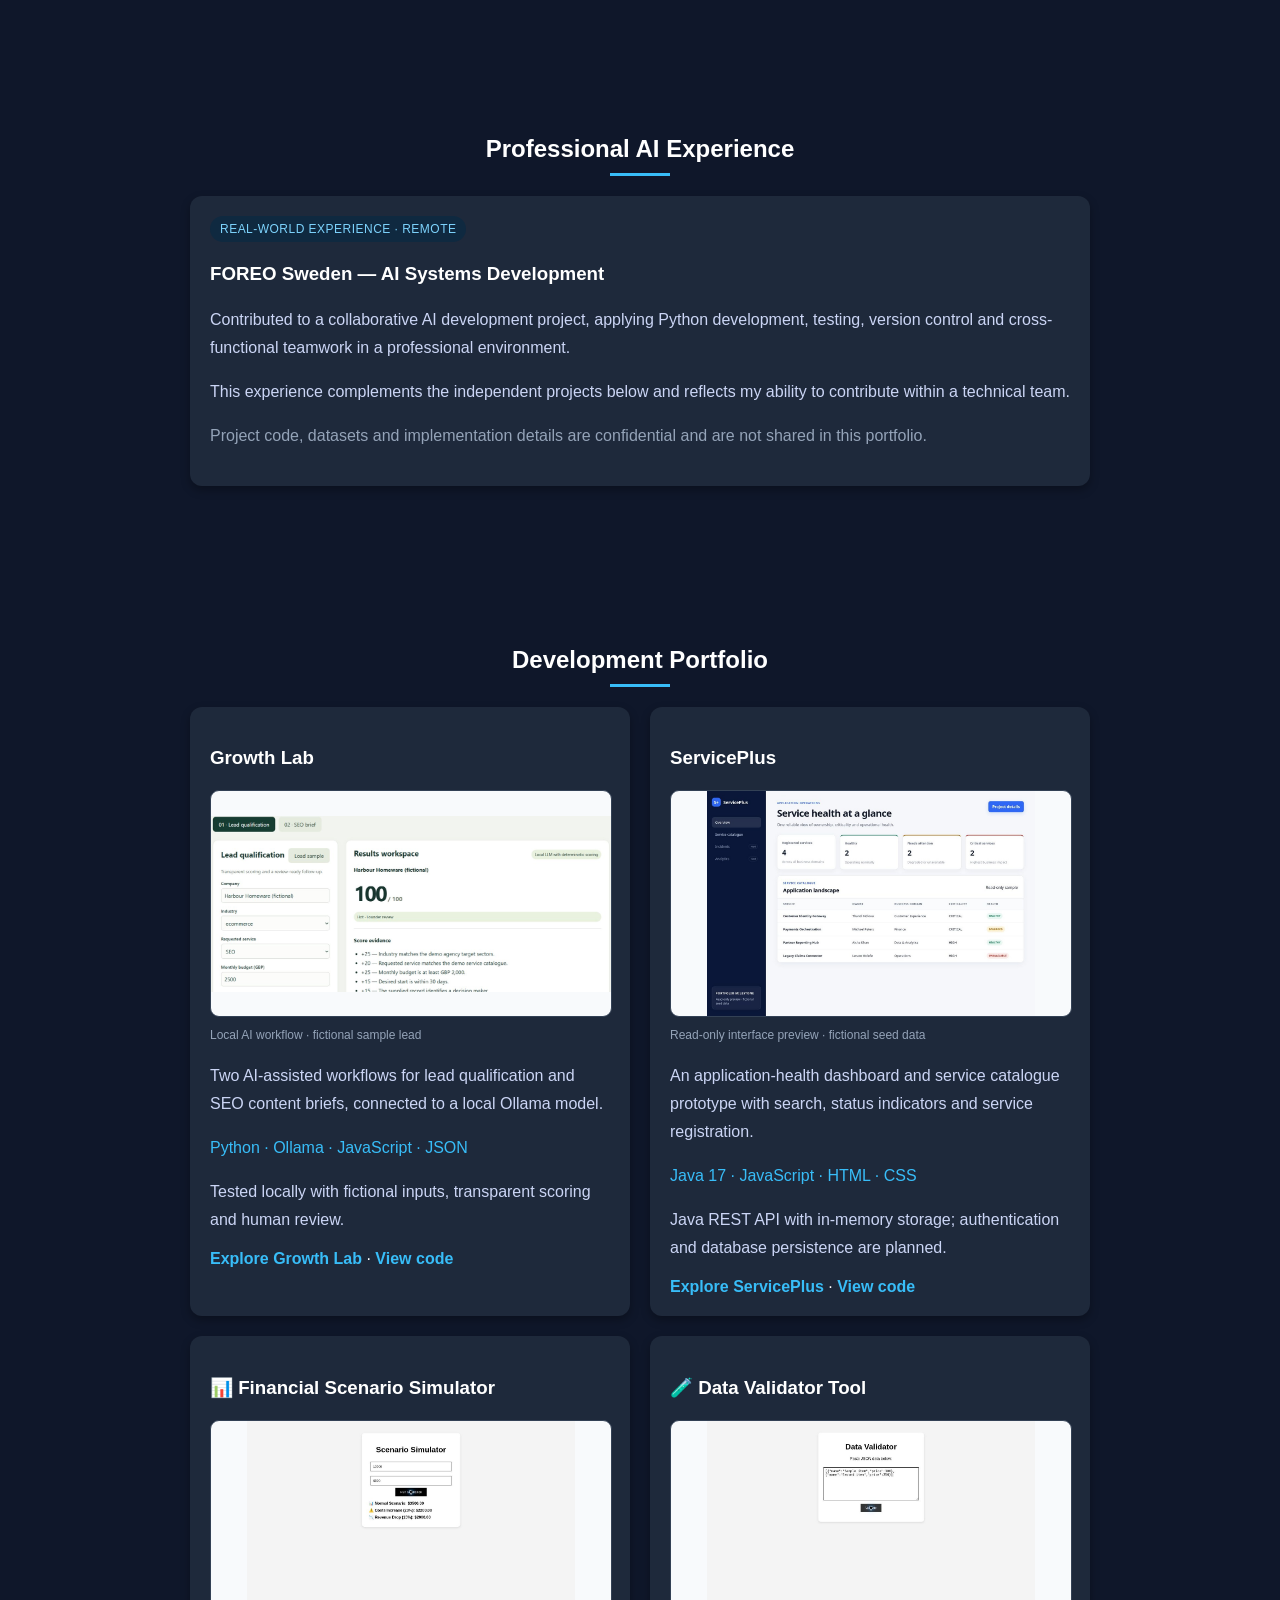
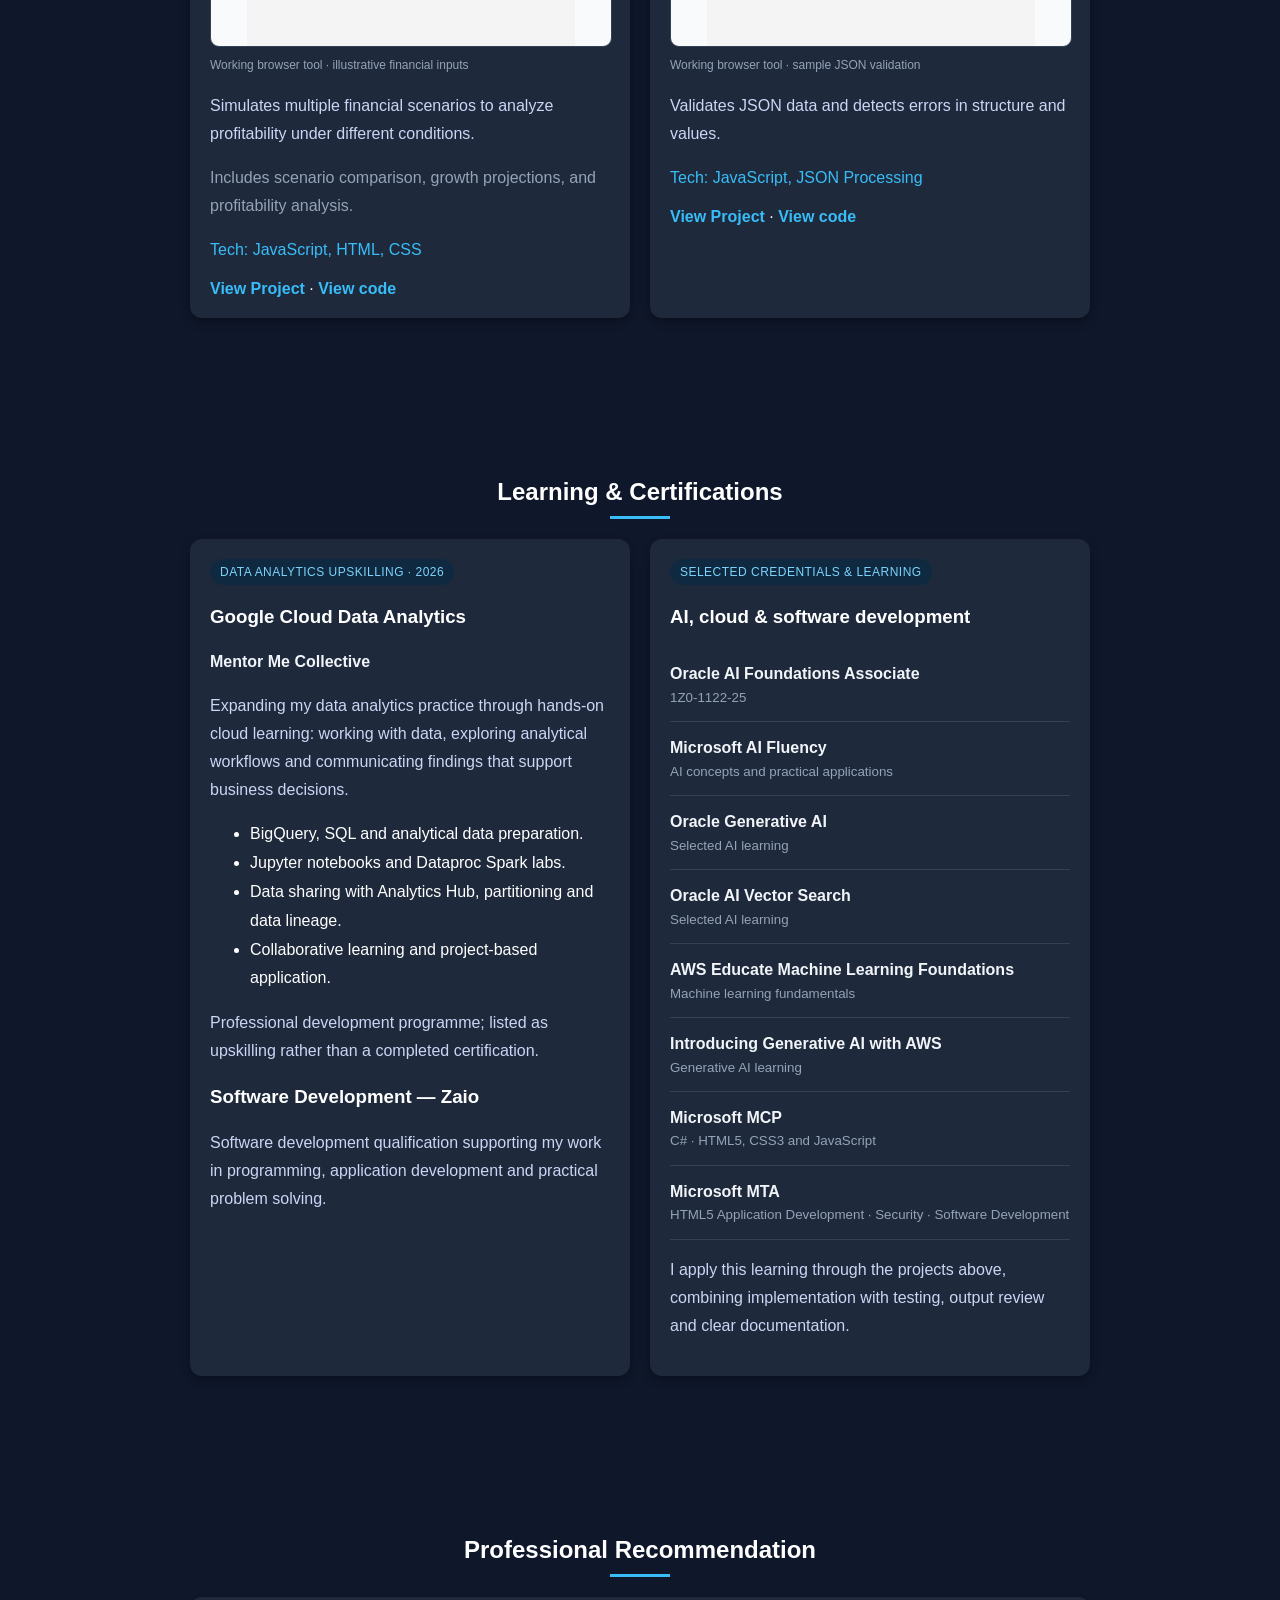
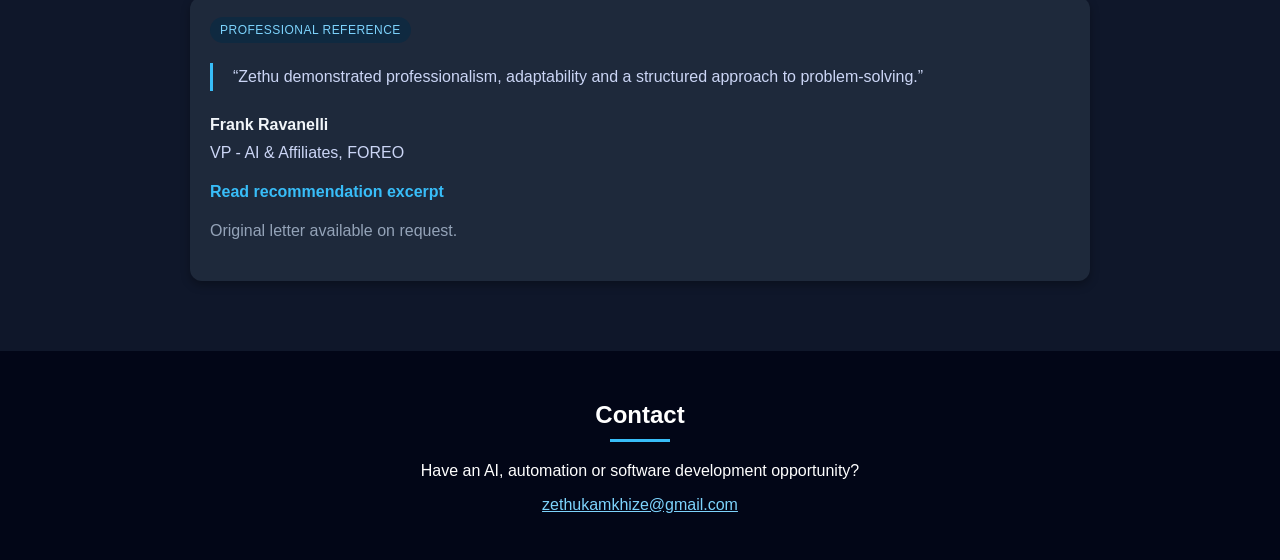
==== commit 04920cb6: "Add screenshots across development portfolio and project case studies" ====
--- a/index.html
+++ b/index.html
@@ -6,7 +6,7 @@
   <meta name="viewport" content="width=device-width, initial-scale=1">
   <meta name="description" content="Zethu Mkhize: Python, AI automation and full-stack development. Explore Growth Lab, ServicePlus and selected projects.">
   <link rel="stylesheet" href="style.css">
-  <style>.hero-content > div{max-width:800px}.hero p{line-height:1.65}.project p{line-height:1.75}.project h3{line-height:1.4}.project strong{color:#f1f5f9}.section-nav{display:flex;justify-content:center;gap:22px;flex-wrap:wrap;padding:20px;background:#111d32}.section-nav a{color:#cbd5e1;text-decoration:none;font-weight:600}.section-nav a:hover{color:#38bdf8}.learning-tag{display:inline-block;color:#7dd3fc;background:#0f2940;padding:6px 10px;border-radius:20px;font-size:12px;letter-spacing:.04em}.credentials{list-style:none;padding:0}.credentials li{padding:13px 0;border-bottom:1px solid #334155;line-height:1.6}.credentials small{display:block;color:#94a3b8}.project ul{line-height:1.8}.contact a{color:#7dd3fc}</style>
+  <style>.hero-content > div{max-width:800px}.hero p{line-height:1.65}.project p{line-height:1.75}.project h3{line-height:1.4}.project strong{color:#f1f5f9}.section-nav{display:flex;justify-content:center;gap:22px;flex-wrap:wrap;padding:20px;background:#111d32}.section-nav a{color:#cbd5e1;text-decoration:none;font-weight:600}.section-nav a:hover{color:#38bdf8}.learning-tag{display:inline-block;color:#7dd3fc;background:#0f2940;padding:6px 10px;border-radius:20px;font-size:12px;letter-spacing:.04em}.credentials{list-style:none;padding:0}.credentials li{padding:13px 0;border-bottom:1px solid #334155;line-height:1.6}.credentials small{display:block;color:#94a3b8}.project ul{line-height:1.8}.contact a{color:#7dd3fc}.project-shot{margin:18px 0}.project-shot img{display:block;width:100%;height:225px;object-fit:contain;background:#f8fafc;border-radius:9px;border:1px solid #334155}.project-shot figcaption{font-size:12px;color:#94a3b8;margin-top:9px;line-height:1.5}.project-shot a{display:block}.project-shot a:focus-visible{outline:3px solid #38bdf8;outline-offset:4px}@media(max-width:600px){.project-shot img{height:auto;aspect-ratio:16/10}}</style>
 </head>
 
 <body>
@@ -76,15 +76,15 @@
   </section>
   <!-- PROJECTS -->
   <section class="projects" id="projects">
-    <h2>Selected Projects</h2>
+    <h2>Development Portfolio</h2>
 
     <div class="grid">
 
-      <div class="project"><h3>Growth Lab</h3><p>Two AI-assisted workflows for lead qualification and SEO content briefs, connected to a local Ollama model.</p><p style="color:#38bdf8">Python · Ollama · JavaScript · JSON</p><p>Tested locally with fictional inputs, transparent scoring and human review.</p><a href="growth-lab.html">Explore Growth Lab</a> · <a href="https://github.com/ZethuM13/portfolio/tree/main/projects/growth-lab">View code</a></div>
-      <div class="project"><h3>ServicePlus</h3><p>An application-health dashboard and service catalogue prototype with search, status indicators and service registration.</p><p style="color:#38bdf8">Java 17 · JavaScript · HTML · CSS</p><p>Java REST API with in-memory storage; authentication and database persistence are planned.</p><a href="serviceplus.html">Explore ServicePlus</a> · <a href="https://github.com/ZethuM13/portfolio/tree/main/projects/serviceplus">View code</a></div>
+      <div class="project"><h3>Growth Lab</h3><figure class="project-shot"><a href="images/growth-leads.jpg"><img src="images/growth-leads.jpg" alt="Growth Lab showing a sample lead score and evidence" loading="lazy" width="1200" height="700"></a><figcaption>Local AI workflow · fictional sample lead</figcaption></figure><p>Two AI-assisted workflows for lead qualification and SEO content briefs, connected to a local Ollama model.</p><p style="color:#38bdf8">Python · Ollama · JavaScript · JSON</p><p>Tested locally with fictional inputs, transparent scoring and human review.</p><a href="growth-lab.html">Explore Growth Lab</a> · <a href="https://github.com/ZethuM13/portfolio/tree/main/projects/growth-lab">View code</a></div>
+      <div class="project"><h3>ServicePlus</h3><figure class="project-shot"><a href="images/serviceplus.jpg"><img src="images/serviceplus.jpg" alt="ServicePlus dashboard with service health cards and sample catalogue" loading="lazy" width="1200" height="700"></a><figcaption>Read-only interface preview · fictional seed data</figcaption></figure><p>An application-health dashboard and service catalogue prototype with search, status indicators and service registration.</p><p style="color:#38bdf8">Java 17 · JavaScript · HTML · CSS</p><p>Java REST API with in-memory storage; authentication and database persistence are planned.</p><a href="serviceplus.html">Explore ServicePlus</a> · <a href="https://github.com/ZethuM13/portfolio/tree/main/projects/serviceplus">View code</a></div>
       <!-- PROJECT 1 -->
       <div class="project">
-        <h3>📊 Financial Scenario Simulator</h3>
+        <h3>📊 Financial Scenario Simulator</h3><figure class="project-shot"><a href="images/simulator.jpg"><img src="images/simulator.jpg" alt="Financial simulator with three calculated scenario results" loading="lazy" width="1200" height="700"></a><figcaption>Working browser tool · illustrative financial inputs</figcaption></figure>
         <p>
           Simulates multiple financial scenarios to analyze profitability under different conditions.
         </p>
@@ -104,7 +104,7 @@
 
       <!-- PROJECT 2 -->
       <div class="project">
-        <h3>🧪 Data Validator Tool</h3>
+        <h3>🧪 Data Validator Tool</h3><figure class="project-shot"><a href="images/validator.jpg"><img src="images/validator.jpg" alt="JSON validator confirming the supplied sample data is valid" loading="lazy" width="1200" height="700"></a><figcaption>Working browser tool · sample JSON validation</figcaption></figure>
         <p>
           Validates JSON data and detects errors in structure and values.
         </p>
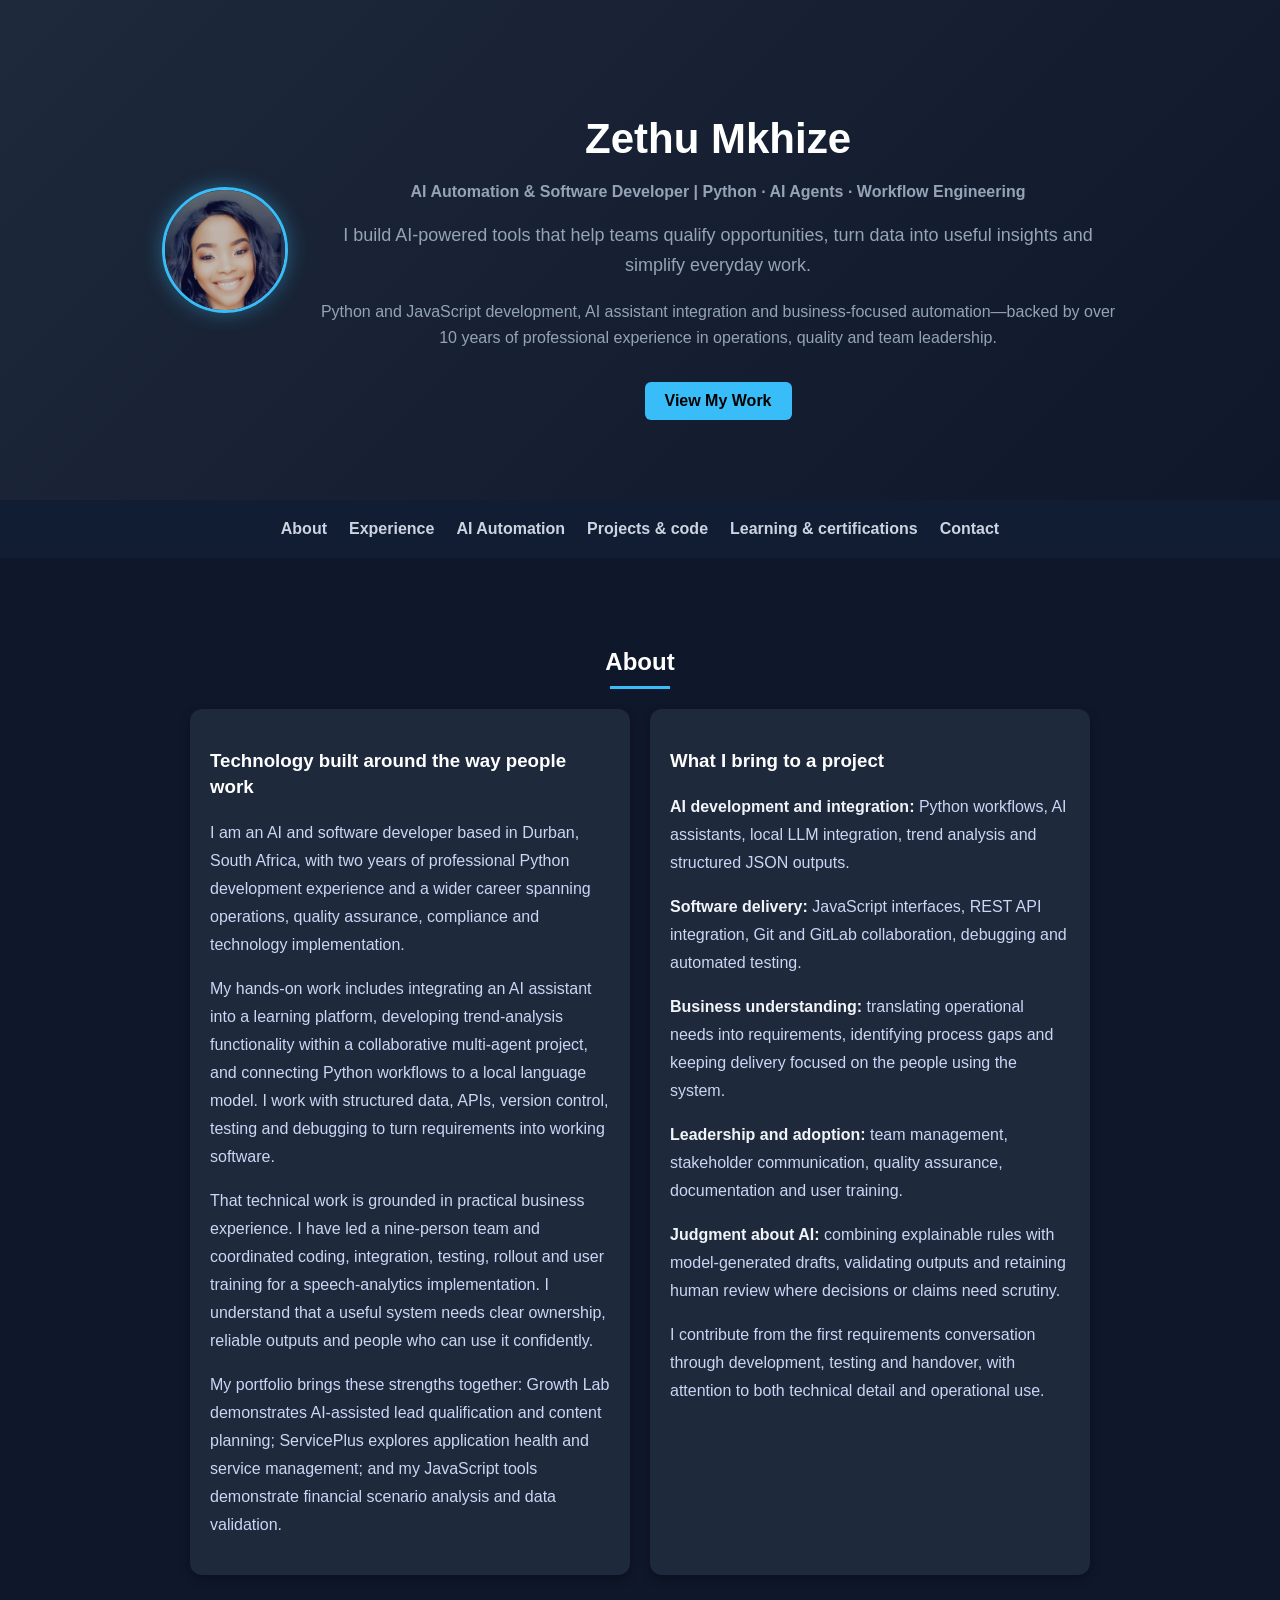
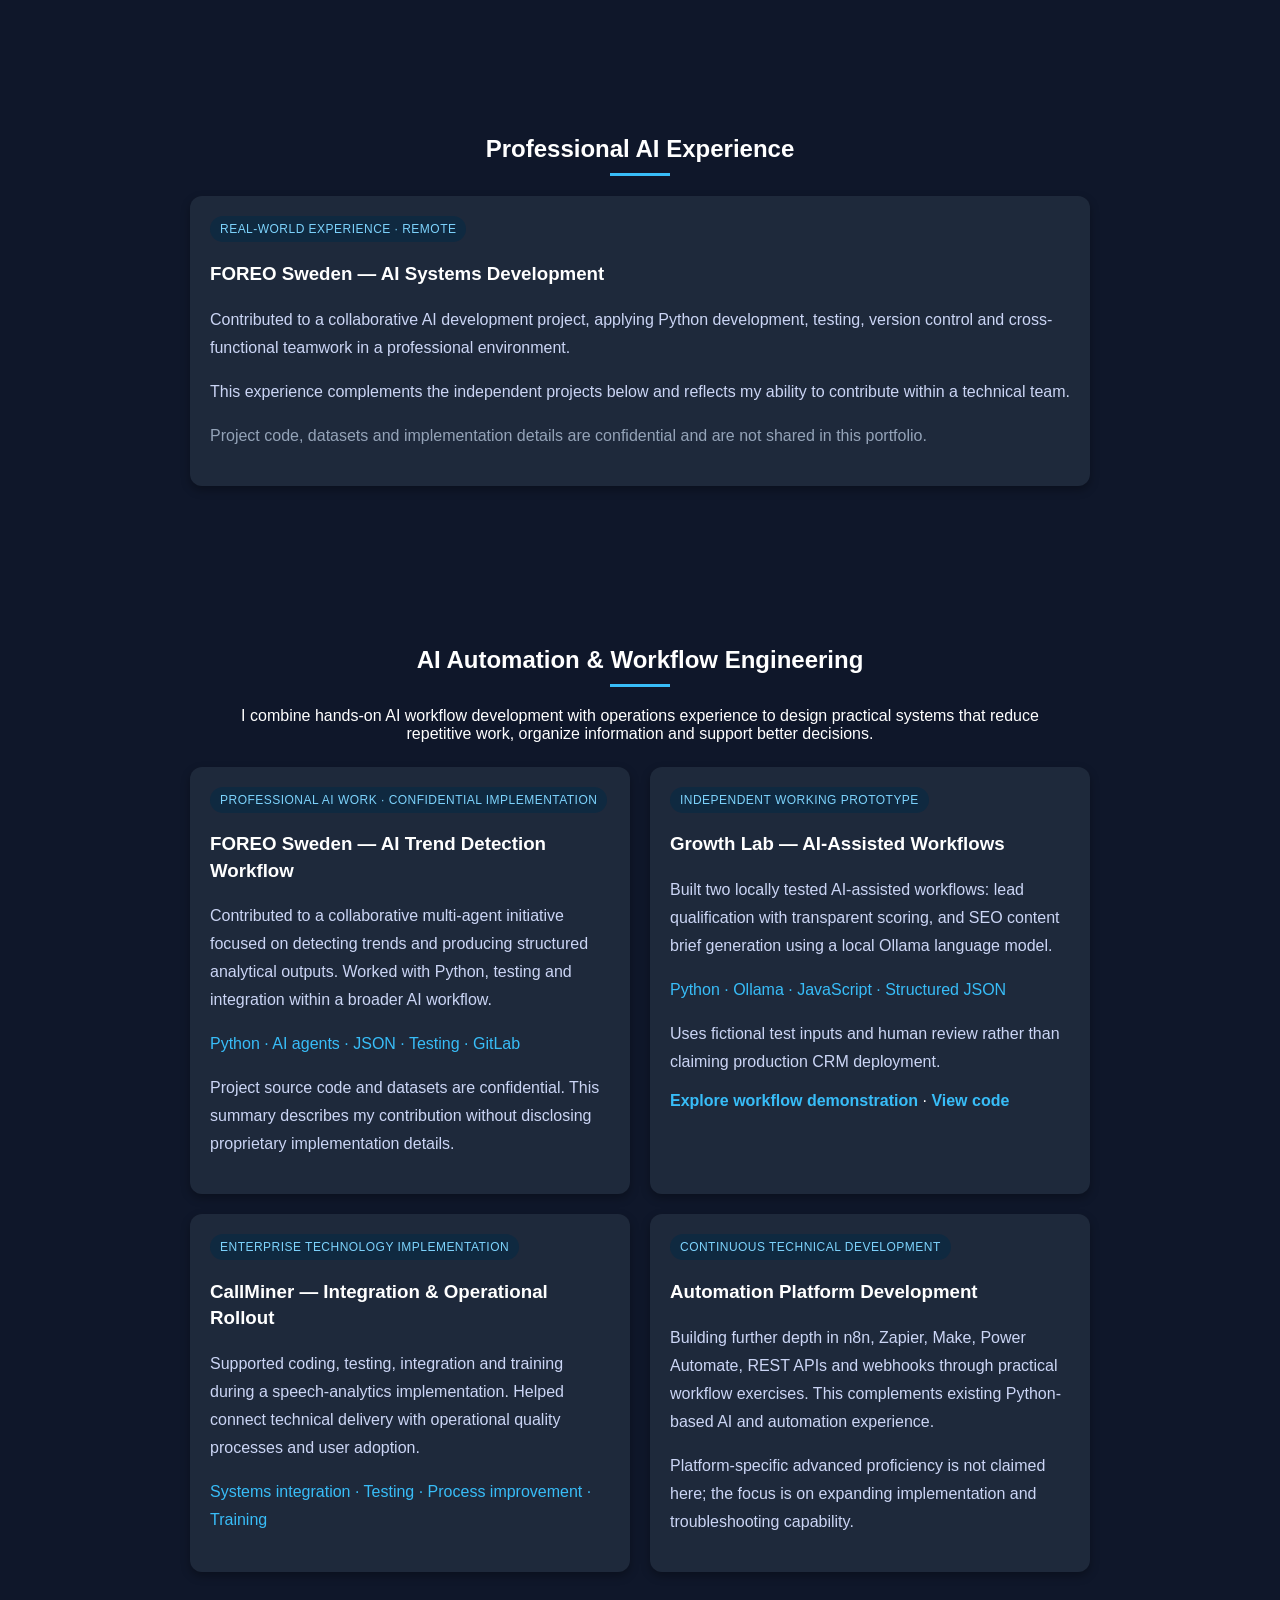
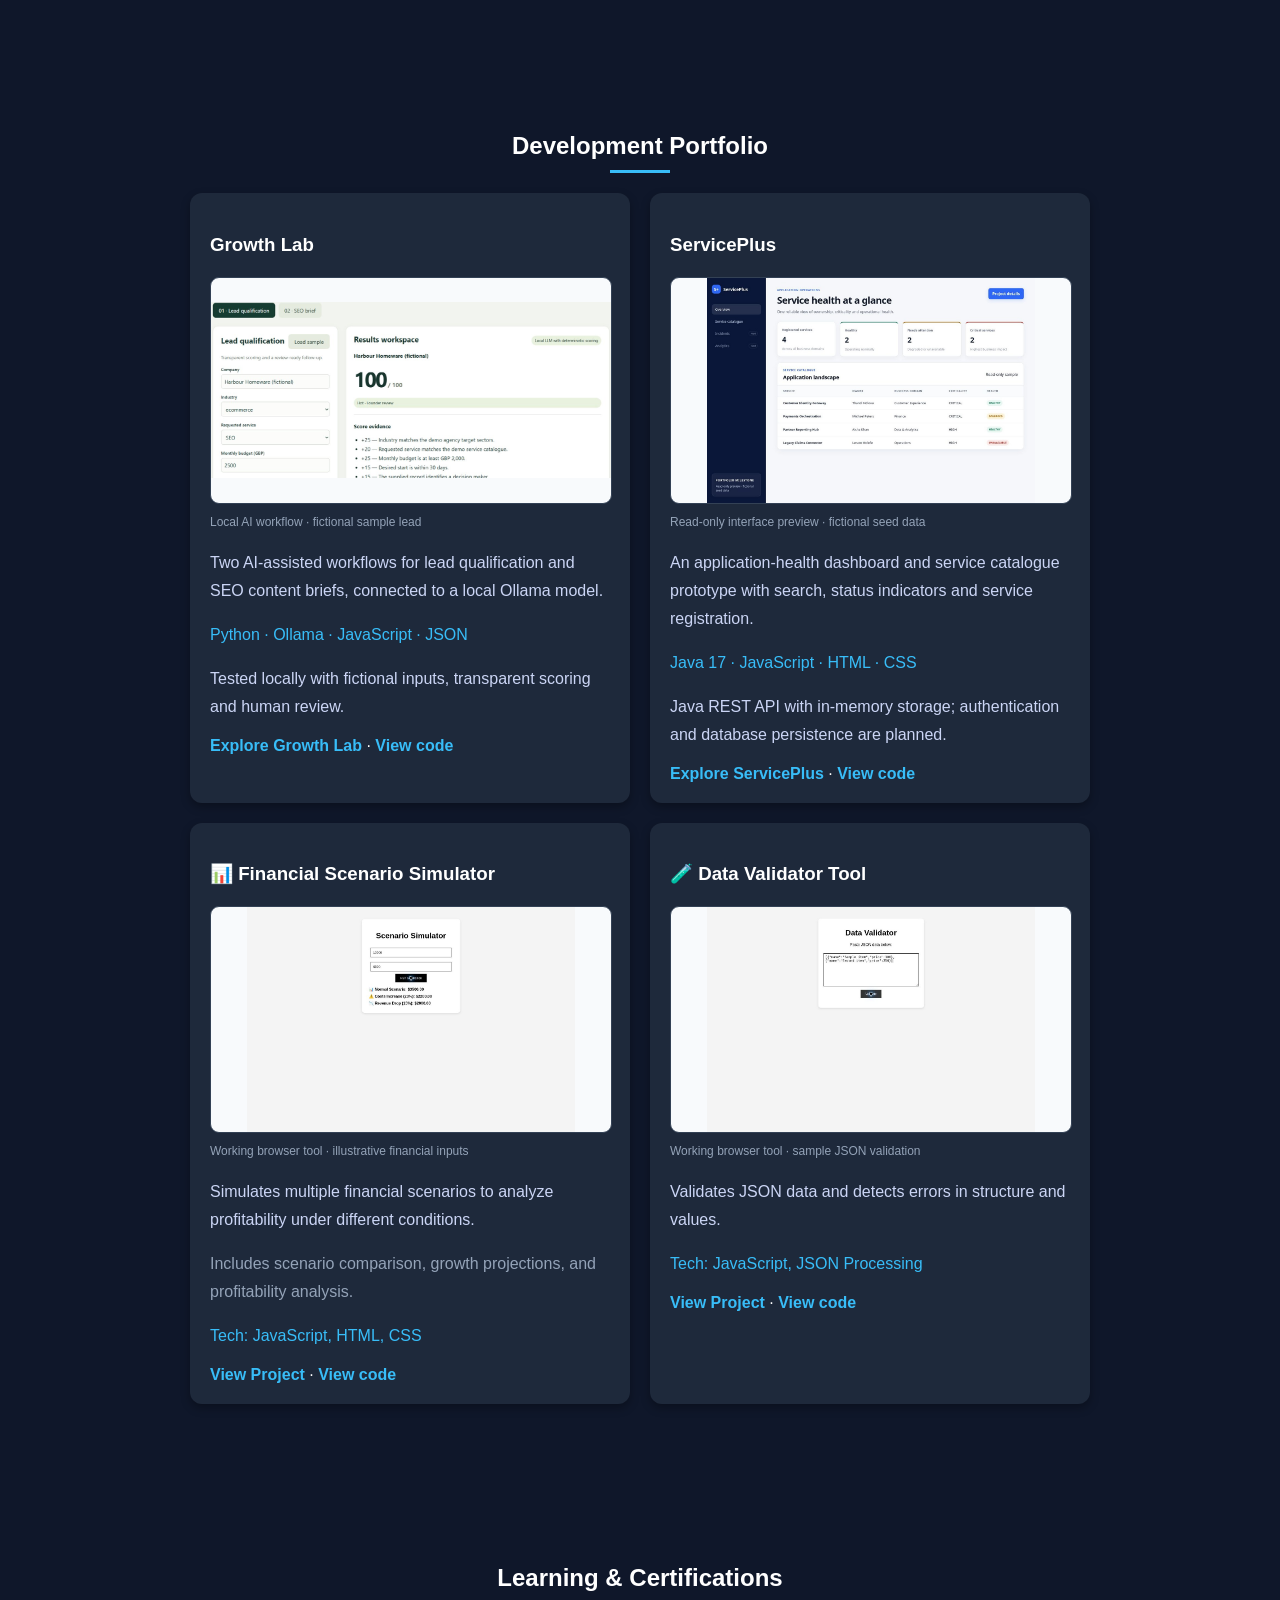
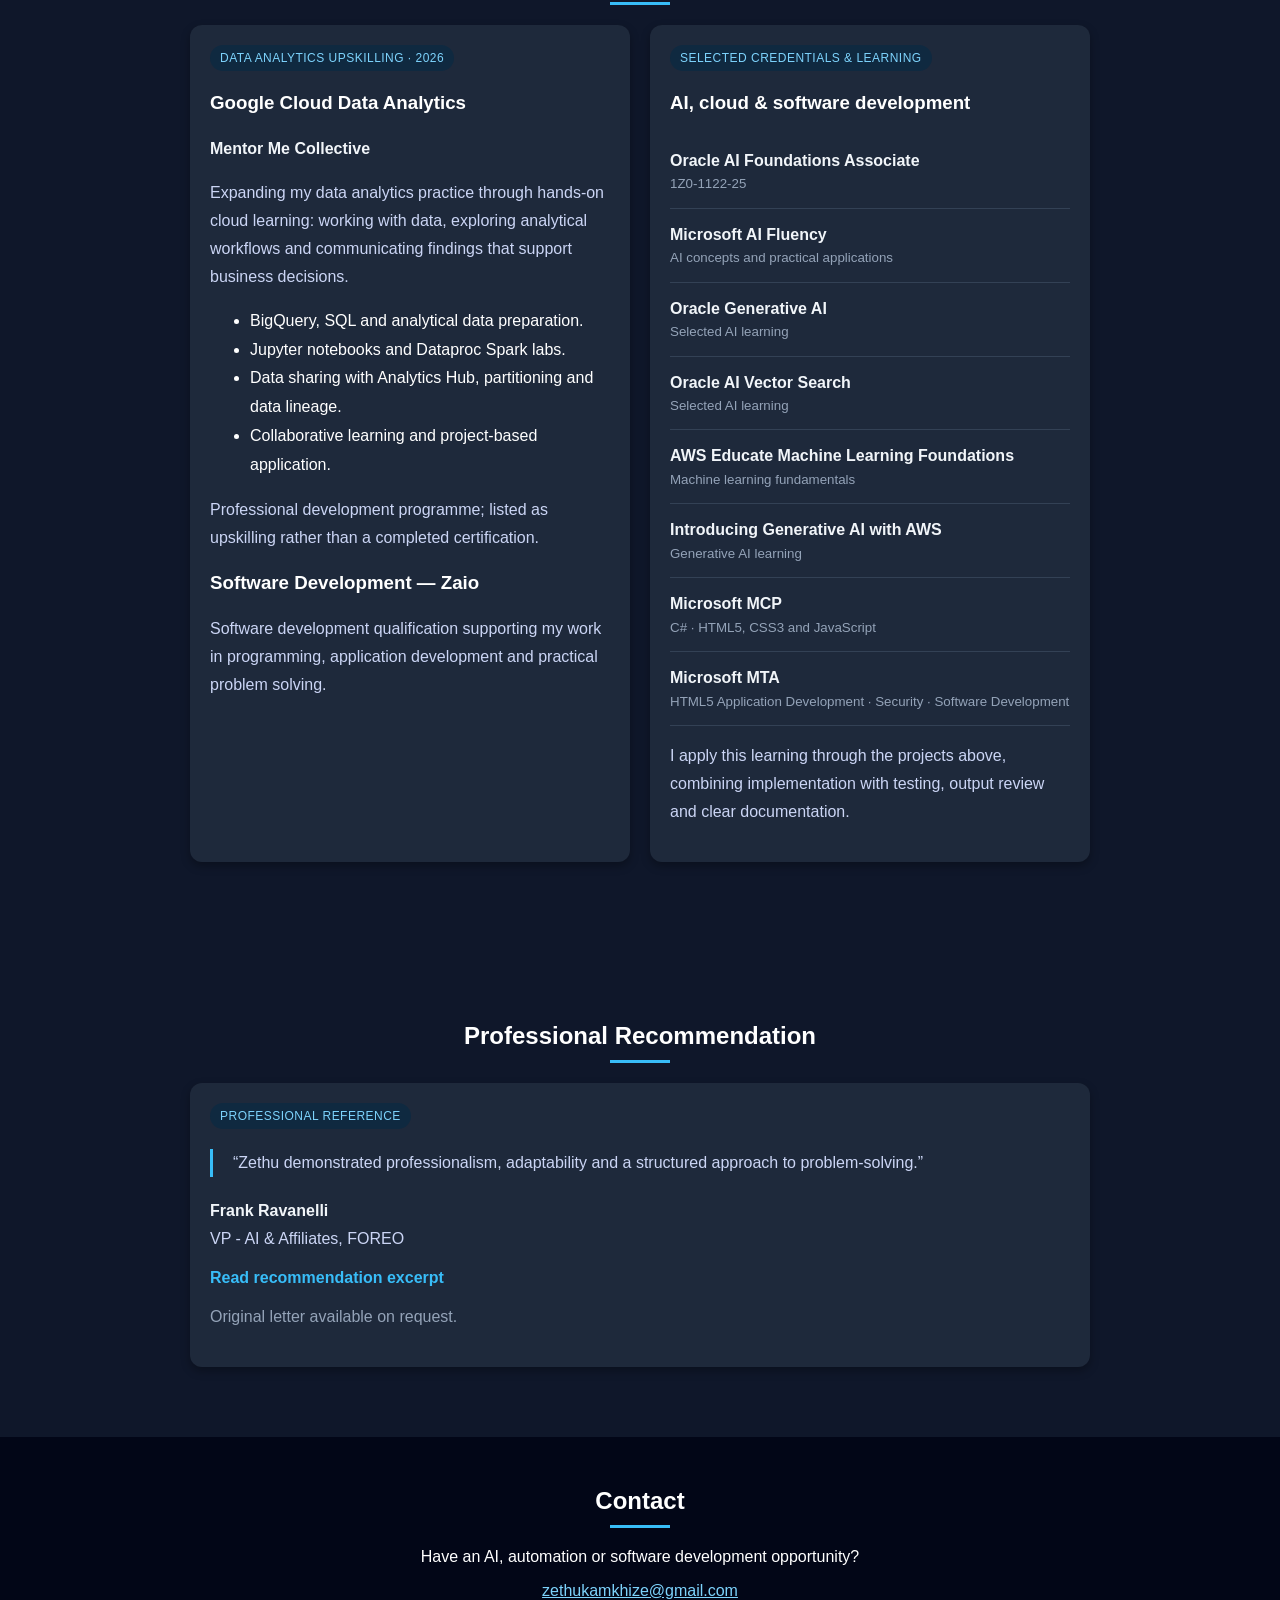
==== commit 5444d1ab: "Highlight AI automation experience and workflow projects on portfolio" ====
--- a/index.html
+++ b/index.html
@@ -19,7 +19,7 @@
 
       <div>
         <h1>Zethu Mkhize</h1>
-        <p class="title">AI &amp; Software Developer | Python · JavaScript · Automation</p>
+        <p class="title">AI Automation &amp; Software Developer | Python · AI Agents · Workflow Engineering</p>
 
         <!-- 🔥 NEW HIGHLIGHT STATEMENT -->
         <p style="font-size:18px; margin-top:10px;">
@@ -36,7 +36,7 @@
     </div>
   </section>
 
-  <nav class="section-nav" aria-label="Portfolio sections"><a href="#about">About</a><a href="#experience">Experience</a><a href="#projects">Projects &amp; code</a><a href="#learning">Learning &amp; certifications</a><a href="#contact">Contact</a></nav>
+  <nav class="section-nav" aria-label="Portfolio sections"><a href="#about">About</a><a href="#experience">Experience</a><a href="#automation">AI Automation</a><a href="#projects">Projects &amp; code</a><a href="#learning">Learning &amp; certifications</a><a href="#contact">Contact</a></nav>
   <!-- ABOUT -->
   <section class="projects" id="about">
     <h2>About</h2>
@@ -72,6 +72,40 @@
       <p>Contributed to a collaborative AI development project, applying Python development, testing, version control and cross-functional teamwork in a professional environment.</p>
       <p>This experience complements the independent projects below and reflects my ability to contribute within a technical team.</p>
       <p style="color:#94a3b8">Project code, datasets and implementation details are confidential and are not shared in this portfolio.</p>
+    </div>
+  </section>
+
+  <section class="projects" id="automation">
+    <h2>AI Automation &amp; Workflow Engineering</h2>
+    <p style="max-width:860px;margin:0 auto 24px;text-align:center">I combine hands-on AI workflow development with operations experience to design practical systems that reduce repetitive work, organize information and support better decisions.</p>
+    <div class="grid">
+      <div class="project">
+        <span class="learning-tag">PROFESSIONAL AI WORK · CONFIDENTIAL IMPLEMENTATION</span>
+        <h3>FOREO Sweden — AI Trend Detection Workflow</h3>
+        <p>Contributed to a collaborative multi-agent initiative focused on detecting trends and producing structured analytical outputs. Worked with Python, testing and integration within a broader AI workflow.</p>
+        <p style="color:#38bdf8">Python · AI agents · JSON · Testing · GitLab</p>
+        <p>Project source code and datasets are confidential. This summary describes my contribution without disclosing proprietary implementation details.</p>
+      </div>
+      <div class="project">
+        <span class="learning-tag">INDEPENDENT WORKING PROTOTYPE</span>
+        <h3>Growth Lab — AI-Assisted Workflows</h3>
+        <p>Built two locally tested AI-assisted workflows: lead qualification with transparent scoring, and SEO content brief generation using a local Ollama language model.</p>
+        <p style="color:#38bdf8">Python · Ollama · JavaScript · Structured JSON</p>
+        <p>Uses fictional test inputs and human review rather than claiming production CRM deployment.</p>
+        <a href="growth-lab.html">Explore workflow demonstration</a> · <a href="https://github.com/ZethuM13/portfolio/tree/main/projects/growth-lab">View code</a>
+      </div>
+      <div class="project">
+        <span class="learning-tag">ENTERPRISE TECHNOLOGY IMPLEMENTATION</span>
+        <h3>CallMiner — Integration &amp; Operational Rollout</h3>
+        <p>Supported coding, testing, integration and training during a speech-analytics implementation. Helped connect technical delivery with operational quality processes and user adoption.</p>
+        <p style="color:#38bdf8">Systems integration · Testing · Process improvement · Training</p>
+      </div>
+      <div class="project">
+        <span class="learning-tag">CONTINUOUS TECHNICAL DEVELOPMENT</span>
+        <h3>Automation Platform Development</h3>
+        <p>Building further depth in n8n, Zapier, Make, Power Automate, REST APIs and webhooks through practical workflow exercises. This complements existing Python-based AI and automation experience.</p>
+        <p>Platform-specific advanced proficiency is not claimed here; the focus is on expanding implementation and troubleshooting capability.</p>
+      </div>
     </div>
   </section>
   <!-- PROJECTS -->
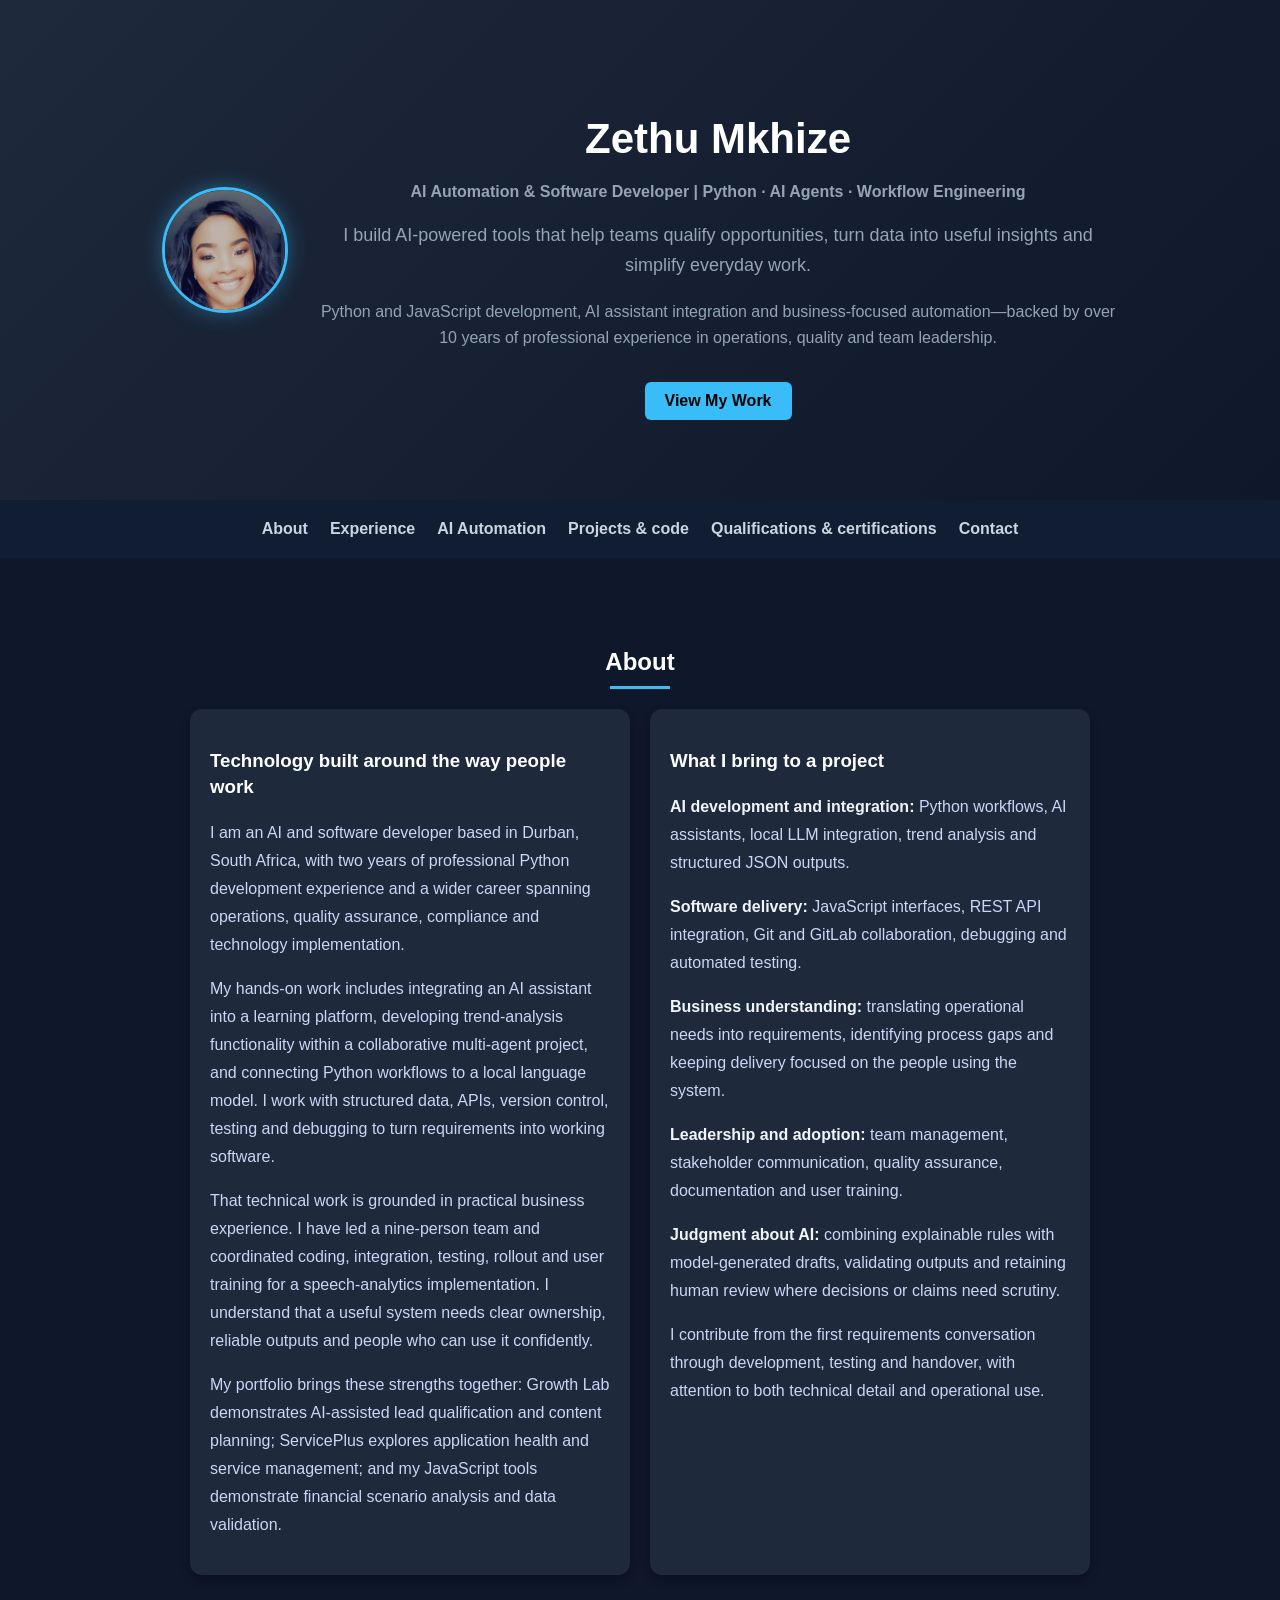
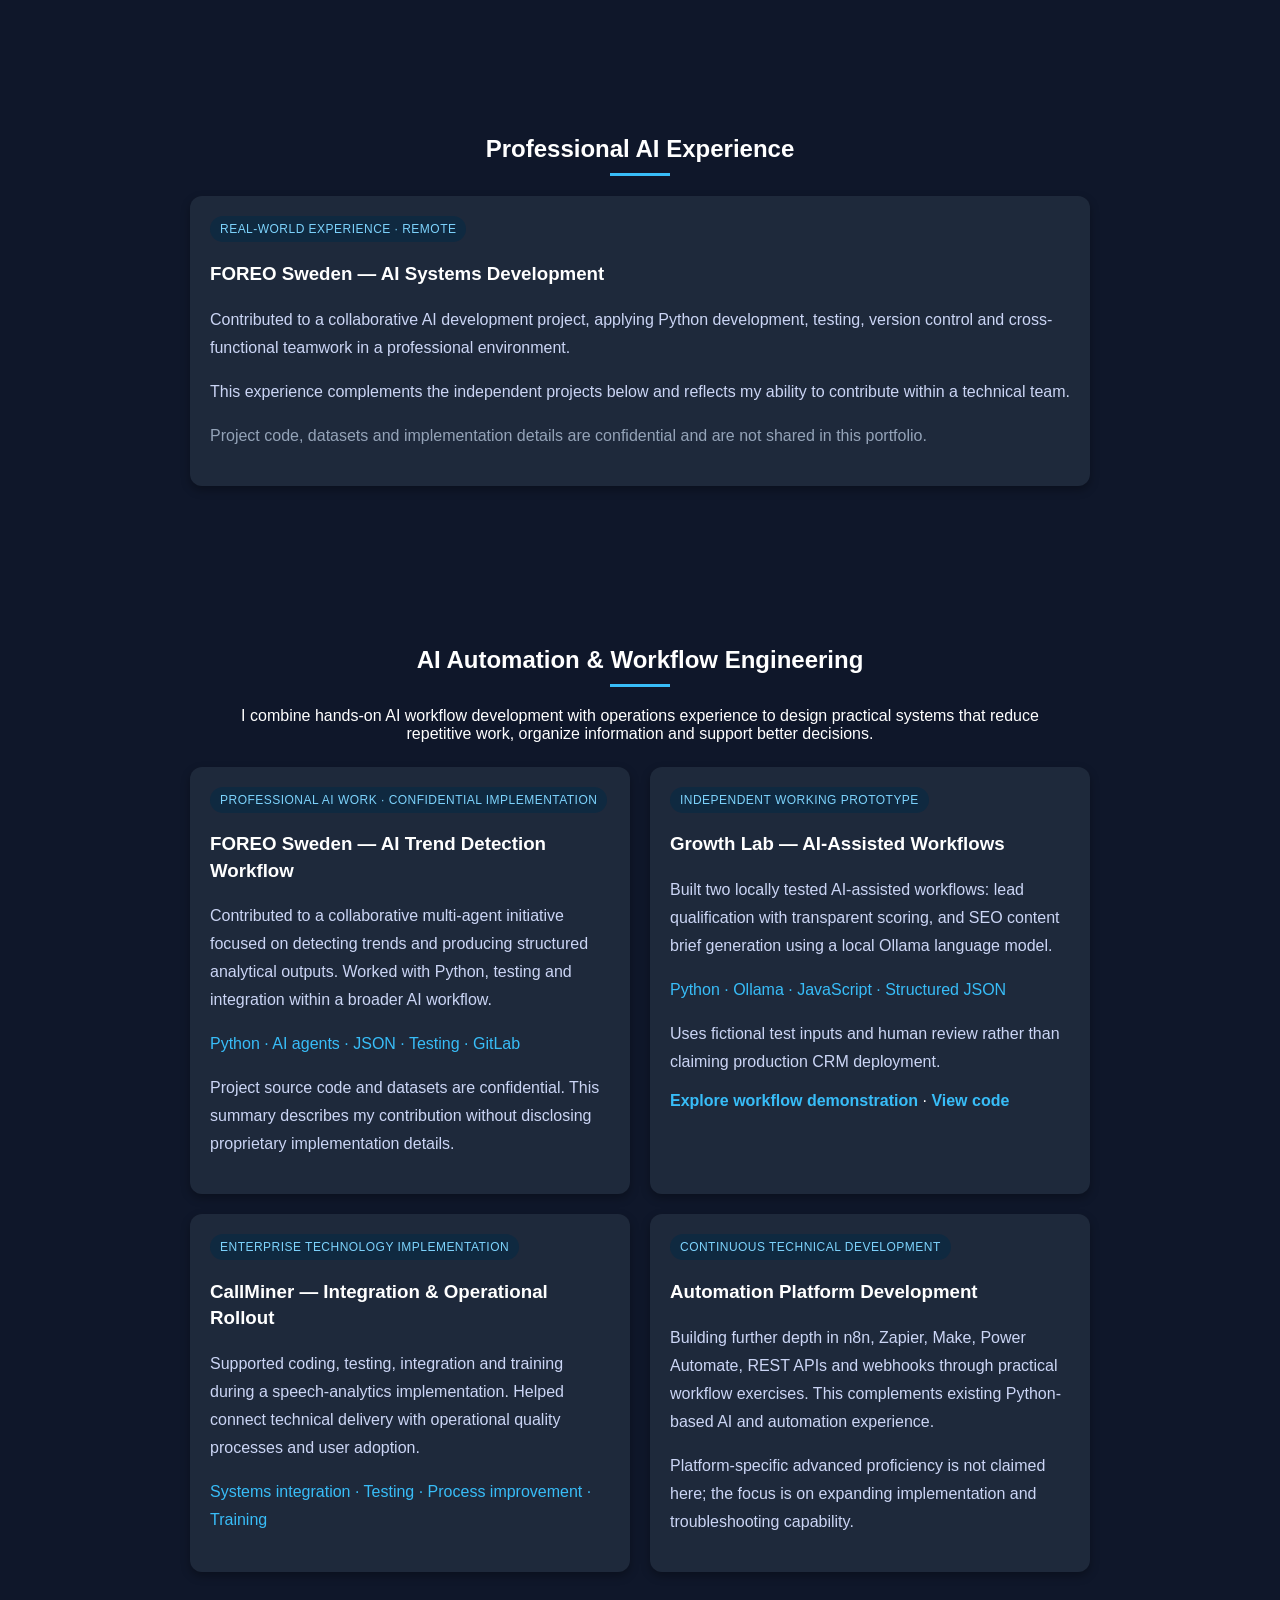
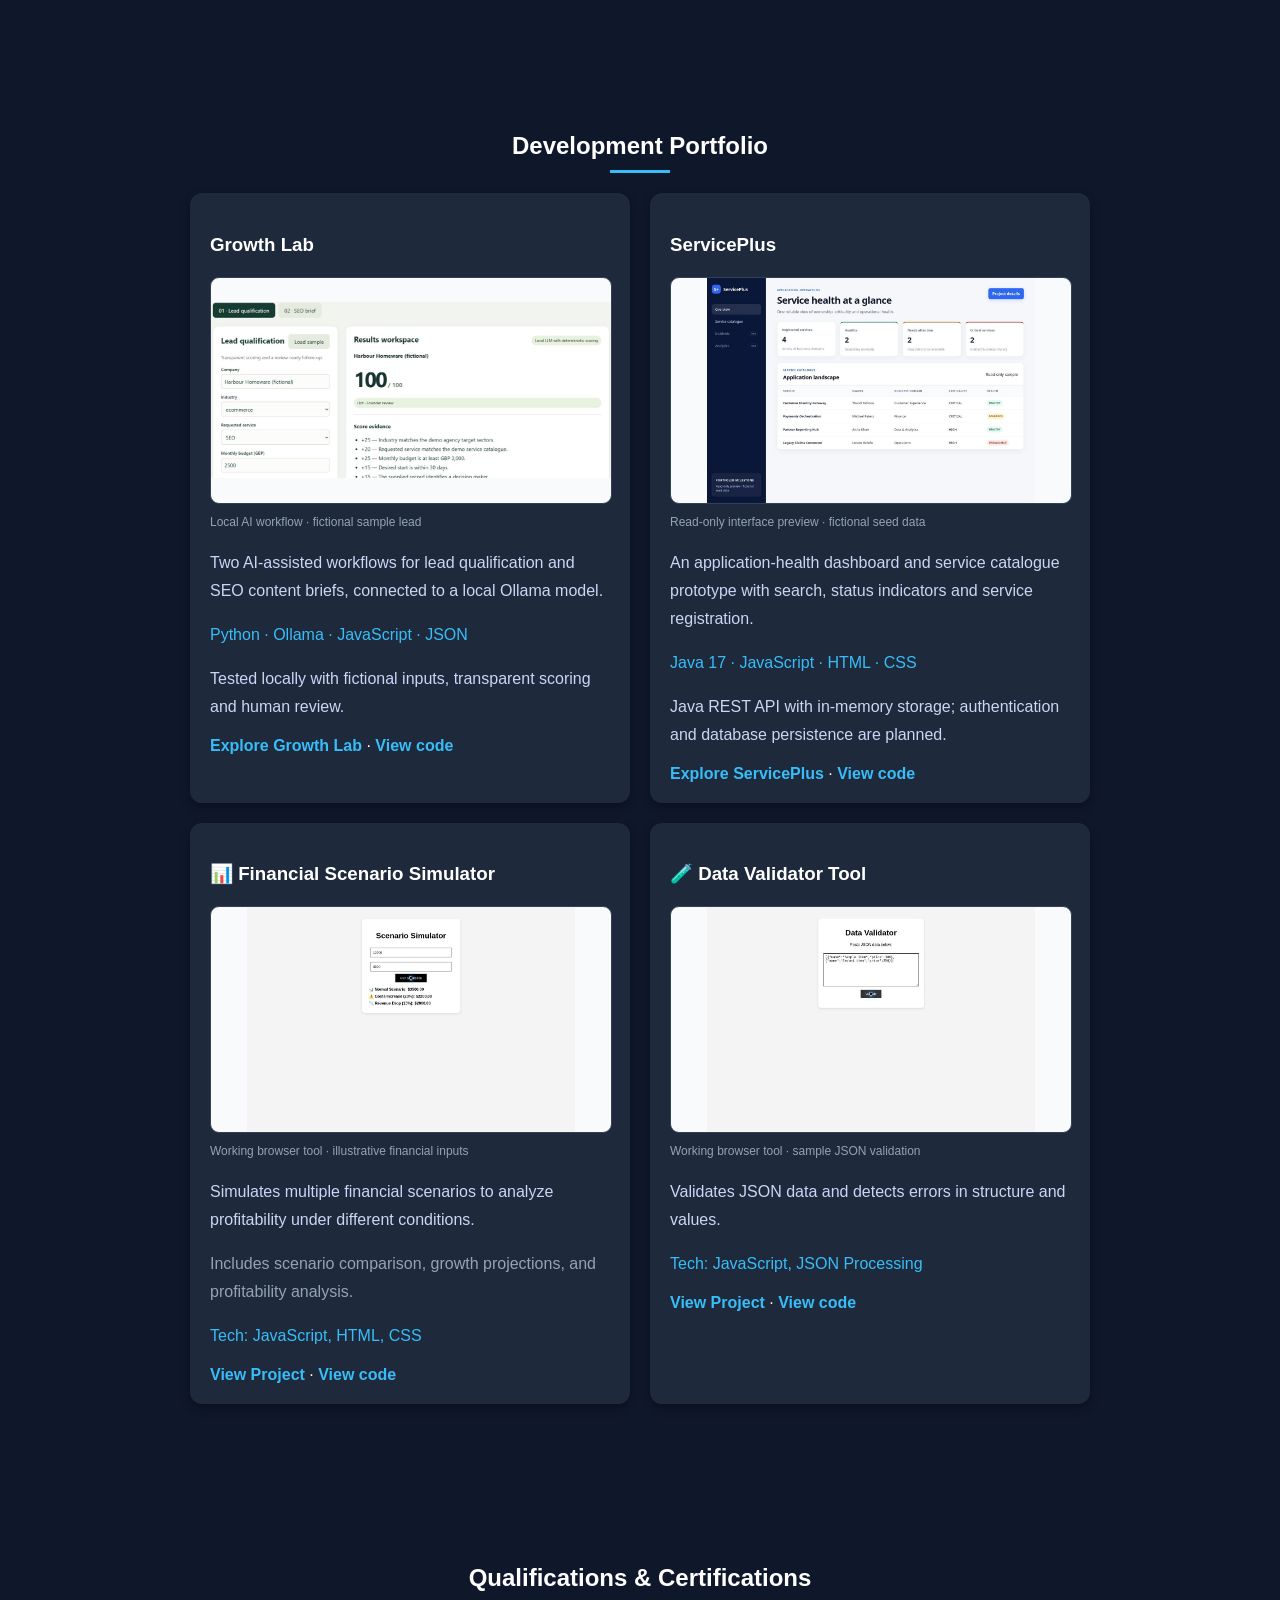
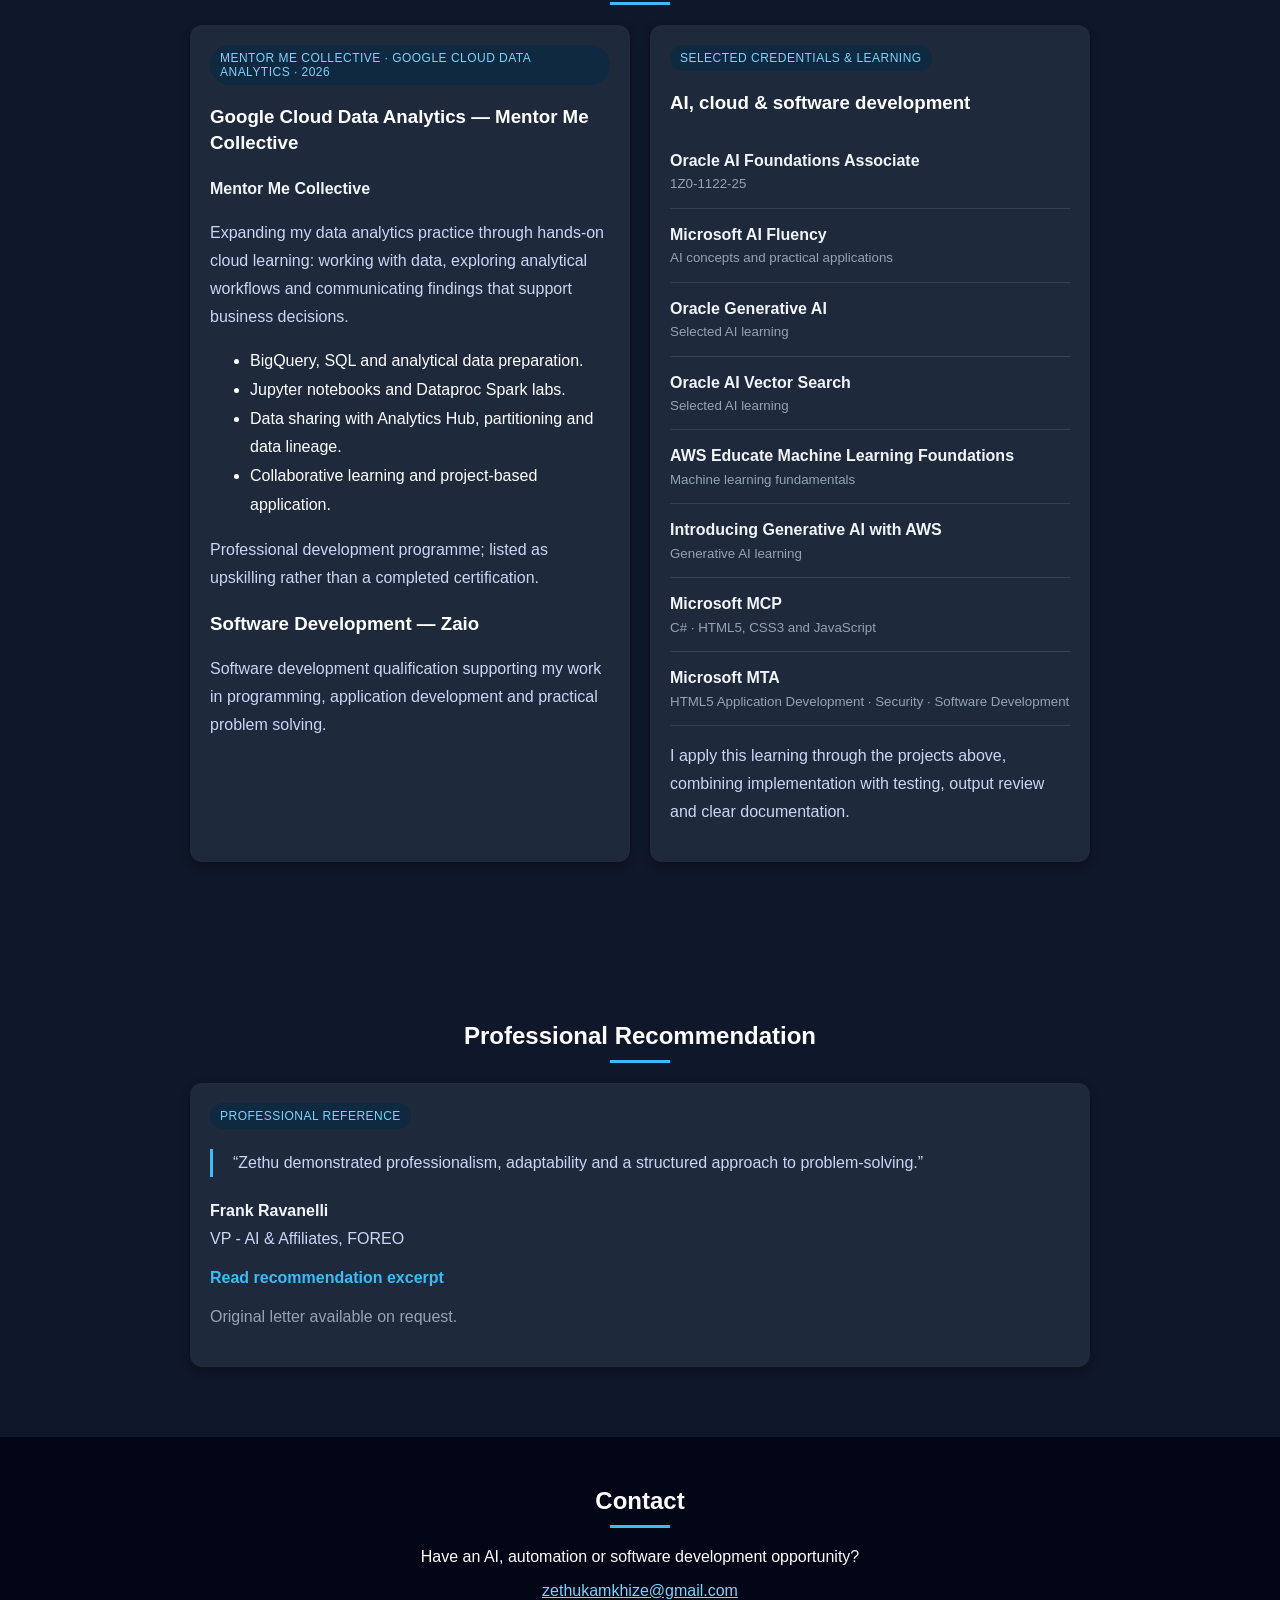
==== commit 973cbd0f: "Make Mentor Me Collective Google Cloud Data Analytics prominent under qualifications" ====
--- a/index.html
+++ b/index.html
@@ -36,7 +36,7 @@
     </div>
   </section>
 
-  <nav class="section-nav" aria-label="Portfolio sections"><a href="#about">About</a><a href="#experience">Experience</a><a href="#automation">AI Automation</a><a href="#projects">Projects &amp; code</a><a href="#learning">Learning &amp; certifications</a><a href="#contact">Contact</a></nav>
+  <nav class="section-nav" aria-label="Portfolio sections"><a href="#about">About</a><a href="#experience">Experience</a><a href="#automation">AI Automation</a><a href="#projects">Projects &amp; code</a><a href="#learning">Qualifications &amp; certifications</a><a href="#contact">Contact</a></nav>
   <!-- ABOUT -->
   <section class="projects" id="about">
     <h2>About</h2>
@@ -157,11 +157,11 @@
   </section>
 
   <section class="projects" id="learning">
-    <h2>Learning &amp; Certifications</h2>
+    <h2>Qualifications &amp; Certifications</h2>
     <div class="grid">
       <div class="project">
-        <span class="learning-tag">DATA ANALYTICS UPSKILLING · 2026</span>
-        <h3>Google Cloud Data Analytics</h3>
+        <span class="learning-tag">MENTOR ME COLLECTIVE · GOOGLE CLOUD DATA ANALYTICS · 2026</span>
+        <h3>Google Cloud Data Analytics — Mentor Me Collective</h3>
         <p><strong>Mentor Me Collective</strong></p>
         <p>Expanding my data analytics practice through hands-on cloud learning: working with data, exploring analytical workflows and communicating findings that support business decisions.</p>
         <ul><li>BigQuery, SQL and analytical data preparation.</li><li>Jupyter notebooks and Dataproc Spark labs.</li><li>Data sharing with Analytics Hub, partitioning and data lineage.</li><li>Collaborative learning and project-based application.</li></ul>
